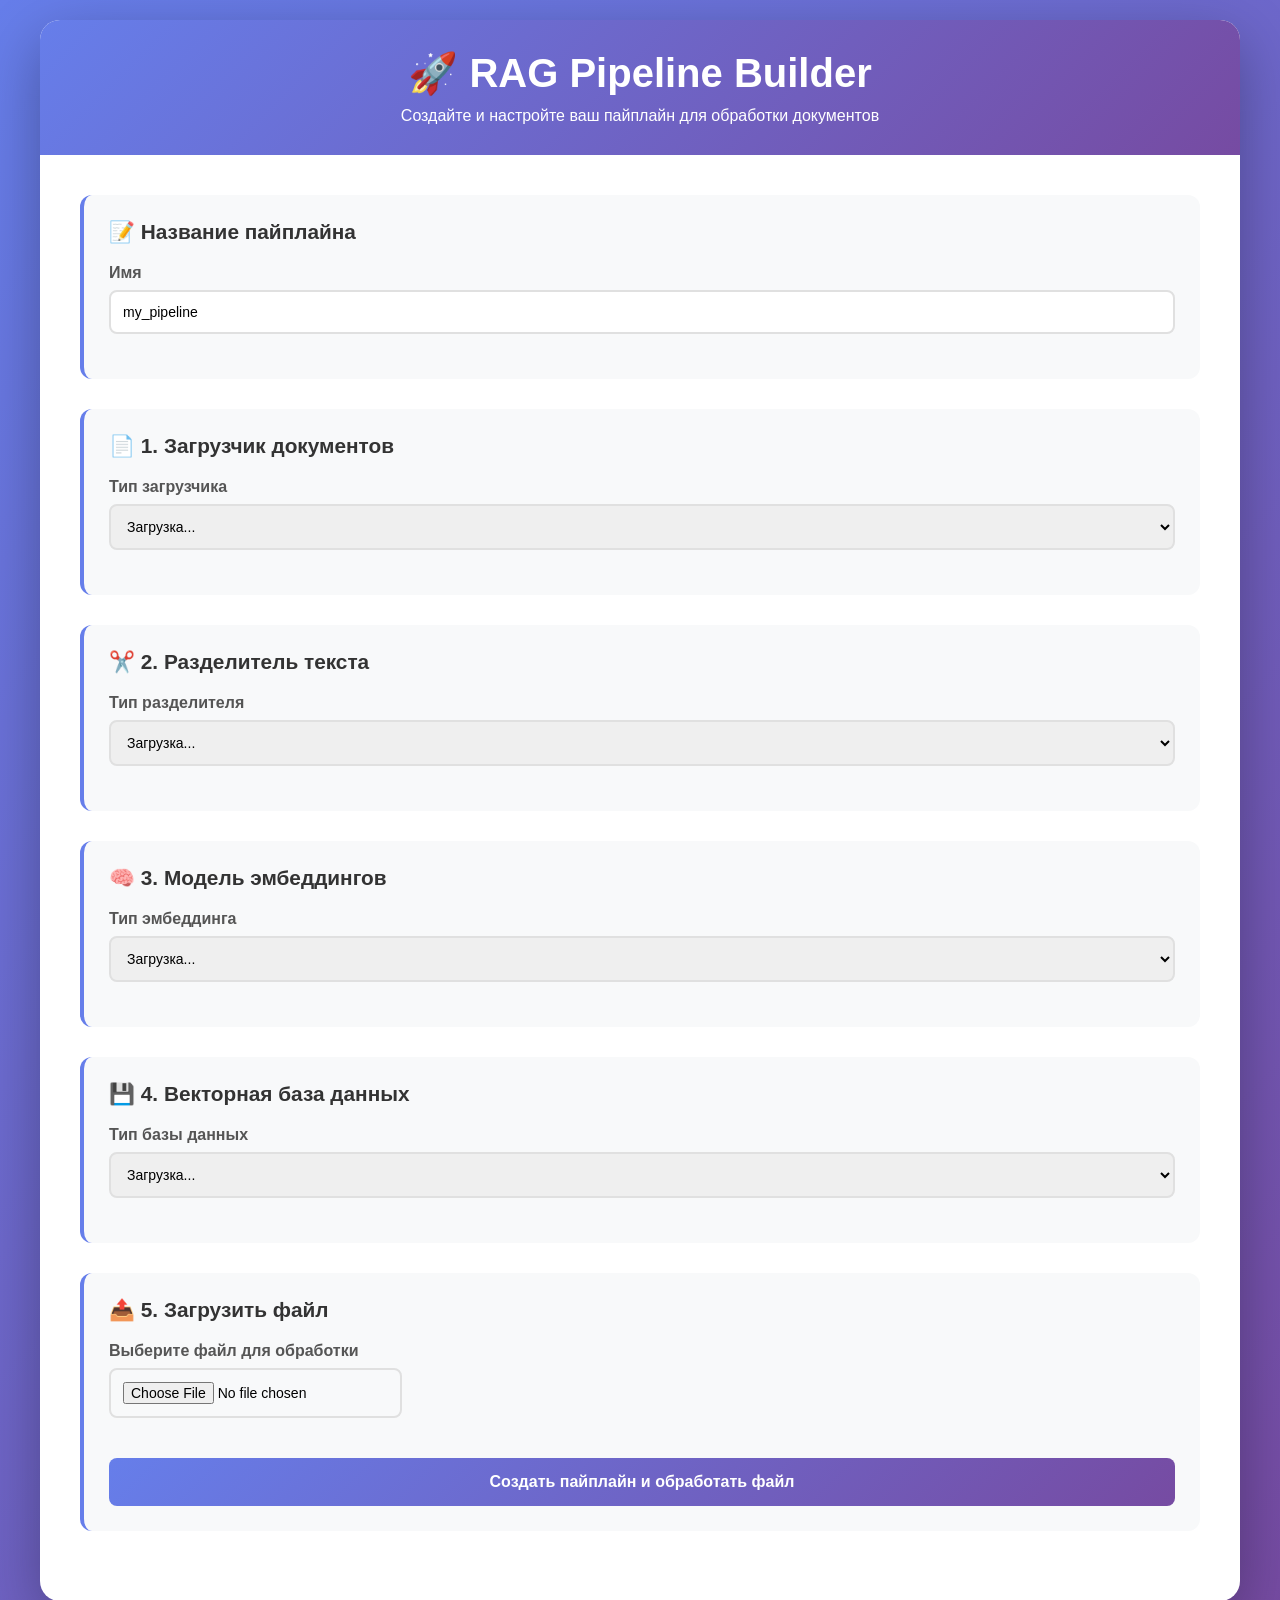
==== create_pipeline.html @ 447950a7 "changed code to interact with specified DB's by ID's" ====
<!DOCTYPE html>
<html lang="ru">

<head>
    <meta charset="UTF-8">
    <meta name="viewport" content="width=device-width, initial-scale=1.0">
    <title>RAG Pipeline Builder</title>
    <style>
        * {
            margin: 0;
            padding: 0;
            box-sizing: border-box;
        }

        body {
            font-family: -apple-system, BlinkMacSystemFont, 'Segoe UI', Roboto, Oxygen, Ubuntu, Cantarell, sans-serif;
            background: linear-gradient(135deg, #667eea 0%, #764ba2 100%);
            min-height: 100vh;
            padding: 20px;
        }

        .container {
            max-width: 1200px;
            margin: 0 auto;
            background: white;
            border-radius: 20px;
            box-shadow: 0 20px 60px rgba(0, 0, 0, 0.3);
            overflow: hidden;
        }

        .header {
            background: linear-gradient(135deg, #667eea 0%, #764ba2 100%);
            color: white;
            padding: 30px;
            text-align: center;
        }

        .header h1 {
            font-size: 2.5em;
            margin-bottom: 10px;
        }

        .content {
            padding: 40px;
        }

        .section {
            margin-bottom: 30px;
            padding: 25px;
            background: #f8f9fa;
            border-radius: 12px;
            border-left: 4px solid #667eea;
        }

        .section h2 {
            color: #333;
            margin-bottom: 20px;
            font-size: 1.3em;
        }

        .form-group {
            margin-bottom: 20px;
        }

        label {
            display: block;
            margin-bottom: 8px;
            font-weight: 600;
            color: #555;
        }

        .label-description {
            font-size: 0.85em;
            color: #777;
            font-weight: normal;
            margin-left: 5px;
        }

        select,
        input[type="text"],
        input[type="number"],
        input[type="file"],
        input[type="checkbox"] {
            padding: 12px;
            border: 2px solid #e0e0e0;
            border-radius: 8px;
            font-size: 14px;
            transition: border-color 0.3s;
        }

        select,
        input[type="text"],
        input[type="number"] {
            width: 100%;
        }

        input[type="checkbox"] {
            width: auto;
            margin-right: 8px;
        }

        select:focus,
        input:focus {
            outline: none;
            border-color: #667eea;
        }

        .dynamic-params {
            margin-top: 20px;
            padding: 20px;
            background: white;
            border-radius: 8px;
            border: 1px solid #e0e0e0;
        }

        .dynamic-params h3 {
            font-size: 1.1em;
            color: #667eea;
            margin-bottom: 15px;
        }

        .param-grid {
            display: grid;
            grid-template-columns: repeat(auto-fit, minmax(250px, 1fr));
            gap: 15px;
        }

        .checkbox-group {
            display: flex;
            align-items: center;
        }

        button {
            background: linear-gradient(135deg, #667eea 0%, #764ba2 100%);
            color: white;
            border: none;
            padding: 15px 40px;
            font-size: 16px;
            font-weight: 600;
            border-radius: 8px;
            cursor: pointer;
            transition: transform 0.2s, box-shadow 0.2s;
            width: 100%;
            margin-top: 20px;
        }

        button:hover:not(:disabled) {
            transform: translateY(-2px);
            box-shadow: 0 5px 20px rgba(102, 126, 234, 0.4);
        }

        button:disabled {
            opacity: 0.5;
            cursor: not-allowed;
        }

        .progress-container {
            margin-top: 30px;
            display: none;
        }

        .progress-bar {
            width: 100%;
            height: 30px;
            background: #e0e0e0;
            border-radius: 15px;
            overflow: hidden;
            margin-bottom: 10px;
        }

        .progress-fill {
            height: 100%;
            background: linear-gradient(90deg, #667eea 0%, #764ba2 100%);
            width: 0%;
            transition: width 0.3s;
            display: flex;
            align-items: center;
            justify-content: center;
            color: white;
            font-weight: 600;
        }

        .status-message {
            padding: 15px;
            border-radius: 8px;
            margin-top: 10px;
        }

        .status-success {
            background: #d4edda;
            color: #155724;
            border: 1px solid #c3e6cb;
        }

        .status-error {
            background: #f8d7da;
            color: #721c24;
            border: 1px solid #f5c6cb;
        }

        .status-info {
            background: #d1ecf1;
            color: #0c5460;
            border: 1px solid #bee5eb;
        }

        .file-info {
            display: flex;
            align-items: center;
            gap: 10px;
            margin-top: 10px;
            padding: 10px;
            background: white;
            border-radius: 8px;
        }

        .stats {
            display: grid;
            grid-template-columns: repeat(auto-fit, minmax(150px, 1fr));
            gap: 15px;
            margin-top: 20px;
        }

        .stat-card {
            background: white;
            padding: 15px;
            border-radius: 8px;
            text-align: center;
        }

        .stat-value {
            font-size: 2em;
            font-weight: bold;
            color: #667eea;
        }

        .stat-label {
            color: #777;
            font-size: 0.9em;
            margin-top: 5px;
        }

        .loading {
            display: inline-block;
            width: 20px;
            height: 20px;
            border: 3px solid #f3f3f3;
            border-top: 3px solid #667eea;
            border-radius: 50%;
            animation: spin 1s linear infinite;
            margin-left: 10px;
        }

        @keyframes spin {
            0% {
                transform: rotate(0deg);
            }

            100% {
                transform: rotate(360deg);
            }
        }

        .empty-state {
            text-align: center;
            padding: 20px;
            color: #999;
            font-style: italic;
        }
    </style>
</head>

<body>
    <div class="container">
        <div class="header">
            <h1>🚀 RAG Pipeline Builder</h1>
            <p>Создайте и настройте ваш пайплайн для обработки документов</p>
        </div>

        <div class="content">
            <!-- Pipeline Name -->
            <div class="section">
                <h2>📝 Название пайплайна</h2>
                <div class="form-group">
                    <label>Имя</label>
                    <input type="text" id="pipelineName" value="my_pipeline" placeholder="Введите название">
                </div>
            </div>

            <!-- Loader -->
            <div class="section">
                <h2>📄 1. Загрузчик документов</h2>
                <div class="form-group">
                    <label>Тип загрузчика</label>
                    <select id="loaderType" onchange="loadLoaderParams()">
                        <option value="">Загрузка...</option>
                    </select>
                </div>
                <div id="loaderParams" class="dynamic-params" style="display: none;">
                    <h3>Параметры загрузчика</h3>
                    <div id="loaderParamsContent" class="param-grid"></div>
                </div>
            </div>

            <!-- Splitter -->
            <div class="section">
                <h2>✂️ 2. Разделитель текста</h2>
                <div class="form-group">
                    <label>Тип разделителя</label>
                    <select id="splitterType" onchange="loadSplitterParams()">
                        <option value="">Загрузка...</option>
                    </select>
                </div>
                <div id="splitterParams" class="dynamic-params" style="display: none;">
                    <h3>Параметры разделителя</h3>
                    <div id="splitterParamsContent" class="param-grid"></div>
                </div>
            </div>

            <!-- Embedding -->
            <div class="section">
                <h2>🧠 3. Модель эмбеддингов</h2>
                <div class="form-group">
                    <label>Тип эмбеддинга</label>
                    <select id="embeddingType" onchange="loadEmbeddingParams()">
                        <option value="">Загрузка...</option>
                    </select>
                </div>
                <div id="embeddingParams" class="dynamic-params" style="display: none;">
                    <h3>Параметры эмбеддинга</h3>
                    <div id="embeddingParamsContent" class="param-grid"></div>
                </div>
            </div>

            <!-- Database -->
            <div class="section">
                <h2>💾 4. Векторная база данных</h2>
                <div class="form-group">
                    <label>Тип базы данных</label>
                    <select id="databaseType" onchange="loadDatabaseParams()">
                        <option value="">Загрузка...</option>
                    </select>
                </div>
                <div id="databaseParams" class="dynamic-params" style="display: none;">
                    <h3>Параметры базы данных</h3>
                    <div id="databaseParamsContent" class="param-grid"></div>
                </div>
            </div>

            <!-- File Upload -->
            <div class="section">
                <h2>📤 5. Загрузить файл</h2>
                <div class="form-group">
                    <label>Выберите файл для обработки</label>
                    <input type="file" id="fileInput" accept=".pdf,.txt,.md">
                    <div id="fileInfo" class="file-info" style="display: none;"></div>
                </div>
                <button id="processBtn" onclick="processPipeline()">
                    Создать пайплайн и обработать файл
                </button>
            </div>

            <!-- Progress -->
            <div class="progress-container" id="progressContainer">
                <h3>Обработка...</h3>
                <div id="taskInfo"
                    style="margin-bottom: 10px; padding: 10px; background: #f0f0f0; border-radius: 8px; font-size: 0.9em; display: none;">
                    <strong>Task ID:</strong> <span id="taskIdDisplay">-</span><br>
                    <strong>Файл:</strong> <span id="fileNameDisplay">-</span>
                </div>
                <div class="progress-bar">
                    <div class="progress-fill" id="progressFill">0%</div>
                </div>
                <div id="statusMessage" class="status-message status-info"></div>
            </div>

            <!-- Results -->
            <div class="section" id="resultsSection" style="display: none;">
                <h2>✅ Результаты</h2>
                <div class="stats" id="stats"></div>
            </div>
        </div>
    </div>

    <script>
        const API_URL = 'http://localhost:8000';

        // Store component schemas
        let componentSchemas = {
            loaders: {},
            splitters: {},
            embeddings: {},
            databases: {}
        };

        // Store current parameter values
        let currentParams = {
            loader: {},
            splitter: {},
            embedding: {},
            database: {}
        };

        // Load components on page load
        window.onload = async () => {
            await loadLoaders();
            await loadSplitters();
            await loadEmbeddings();
            await loadDatabases();
        };

        // ==========================================
        // LOAD COMPONENT LISTS
        // ==========================================

        async function loadLoaders() {
            try {
                const response = await fetch(`${API_URL}/api/loaders`);
                const loaders = await response.json();
                const select = document.getElementById('loaderType');

                select.innerHTML = '<option value="">-- Выберите загрузчик --</option>' +
                    loaders.map(l => {
                        componentSchemas.loaders[l.id] = l.config_schema;
                        return `<option value="${l.id}">${l.name}</option>`;
                    }).join('');
            } catch (error) {
                console.error('Error loading loaders:', error);
                showStatus('Ошибка загрузки списка загрузчиков', 'error');
            }
        }

        async function loadSplitters() {
            try {
                const response = await fetch(`${API_URL}/api/splitters`);
                const splitters = await response.json();
                const select = document.getElementById('splitterType');

                select.innerHTML = '<option value="">-- Выберите разделитель --</option>' +
                    splitters.map(s => {
                        componentSchemas.splitters[s.id] = s.config_schema;
                        return `<option value="${s.id}">${s.name}</option>`;
                    }).join('');
            } catch (error) {
                console.error('Error loading splitters:', error);
            }
        }

        async function loadEmbeddings() {
            try {
                const response = await fetch(`${API_URL}/api/embeddings`);
                const embeddings = await response.json();
                const select = document.getElementById('embeddingType');

                select.innerHTML = '<option value="">-- Выберите модель --</option>' +
                    embeddings.map(e => {
                        componentSchemas.embeddings[e.id] = e.config_schema;
                        return `<option value="${e.id}">${e.name}</option>`;
                    }).join('');
            } catch (error) {
                console.error('Error loading embeddings:', error);
            }
        }

        async function loadDatabases() {
            try {
                const response = await fetch(`${API_URL}/api/databases`);
                const databases = await response.json();
                const select = document.getElementById('databaseType');

                select.innerHTML = '<option value="">-- Выберите базу данных --</option>' +
                    databases.map(d => {
                        componentSchemas.databases[d.id] = d.config_schema;
                        return `<option value="${d.id}">${d.name}</option>`;
                    }).join('');
            } catch (error) {
                console.error('Error loading databases:', error);
            }
        }

        // ==========================================
        // DYNAMIC PARAMETER LOADING
        // ==========================================

        function loadLoaderParams() {
            const selectedType = document.getElementById('loaderType').value;
            if (!selectedType) {
                document.getElementById('loaderParams').style.display = 'none';
                return;
            }

            const schema = componentSchemas.loaders[selectedType];
            renderParams('loader', schema, 'loaderParamsContent');
            document.getElementById('loaderParams').style.display = 'block';
        }

        function loadSplitterParams() {
            const selectedType = document.getElementById('splitterType').value;
            if (!selectedType) {
                document.getElementById('splitterParams').style.display = 'none';
                return;
            }

            const schema = componentSchemas.splitters[selectedType];
            renderParams('splitter', schema, 'splitterParamsContent');
            document.getElementById('splitterParams').style.display = 'block';
        }

        function loadEmbeddingParams() {
            const selectedType = document.getElementById('embeddingType').value;
            if (!selectedType) {
                document.getElementById('embeddingParams').style.display = 'none';
                return;
            }

            const schema = componentSchemas.embeddings[selectedType];
            renderParams('embedding', schema, 'embeddingParamsContent');
            document.getElementById('embeddingParams').style.display = 'block';
        }

        function loadDatabaseParams() {
            const selectedType = document.getElementById('databaseType').value;
            if (!selectedType) {
                document.getElementById('databaseParams').style.display = 'none';
                return;
            }

            const schema = componentSchemas.databases[selectedType];
            renderParams('database', schema, 'databaseParamsContent');
            document.getElementById('databaseParams').style.display = 'block';
        }

        // ==========================================
        // RENDER PARAMETERS DYNAMICALLY
        // ==========================================

        function renderParams(componentType, schema, containerId) {
            const container = document.getElementById(containerId);
            container.innerHTML = '';

            if (!schema || !schema.properties) {
                container.innerHTML = '<div class="empty-state">Нет настраиваемых параметров</div>';
                return;
            }

            const properties = schema.properties;

            // Skip 'type' field as it's already selected
            Object.keys(properties).forEach(key => {
                if (key === 'type') return;

                const prop = properties[key];
                const isRequired = schema.required && schema.required.includes(key);

                const formGroup = document.createElement('div');
                formGroup.className = 'form-group';

                // Create label
                const label = document.createElement('label');
                label.textContent = formatFieldName(key);
                if (isRequired) {
                    label.innerHTML += ' <span style="color: red;">*</span>';
                }
                if (prop.description) {
                    label.innerHTML += `<span class="label-description">(${prop.description})</span>`;
                }
                formGroup.appendChild(label);

                // Create input based on type
                const input = createInputForType(componentType, key, prop);
                formGroup.appendChild(input);

                container.appendChild(formGroup);
            });
        }

        function createInputForType(componentType, key, prop) {
            const inputId = `${componentType}_${key}`;
            let input;

            // Check if it's a boolean
            if (prop.type === 'boolean') {
                const wrapper = document.createElement('div');
                wrapper.className = 'checkbox-group';

                input = document.createElement('input');
                input.type = 'checkbox';
                input.id = inputId;
                input.checked = prop.default !== undefined ? prop.default : false;

                const label = document.createElement('label');
                label.htmlFor = inputId;
                label.textContent = 'Включено';
                label.style.fontWeight = 'normal';

                wrapper.appendChild(input);
                wrapper.appendChild(label);

                input.addEventListener('change', (e) => {
                    currentParams[componentType][key] = e.target.checked;
                });

                currentParams[componentType][key] = input.checked;
                return wrapper;
            }

            // Check if it's an enum (Literal in Pydantic)
            if (prop.enum) {
                input = document.createElement('select');
                input.id = inputId;

                prop.enum.forEach(value => {
                    const option = document.createElement('option');
                    option.value = value;
                    option.textContent = value;
                    if (value === prop.default) {
                        option.selected = true;
                    }
                    input.appendChild(option);
                });

                input.addEventListener('change', (e) => {
                    currentParams[componentType][key] = e.target.value;
                });

                currentParams[componentType][key] = input.value;
                return input;
            }

            // Number input
            if (prop.type === 'integer' || prop.type === 'number') {
                input = document.createElement('input');
                input.type = 'number';
                input.id = inputId;

                if (prop.minimum !== undefined) input.min = prop.minimum;
                if (prop.maximum !== undefined) input.max = prop.maximum;
                if (prop.default !== undefined) input.value = prop.default;

                input.addEventListener('input', (e) => {
                    const value = prop.type === 'integer' ?
                        parseInt(e.target.value) :
                        parseFloat(e.target.value);
                    currentParams[componentType][key] = isNaN(value) ? null : value;
                });

                currentParams[componentType][key] = input.value ?
                    (prop.type === 'integer' ? parseInt(input.value) : parseFloat(input.value)) :
                    null;
                return input;
            }

            // Text input (default)
            input = document.createElement('input');
            input.type = 'text';
            input.id = inputId;
            if (prop.default !== undefined) {
                input.value = prop.default;
            }

            input.addEventListener('input', (e) => {
                currentParams[componentType][key] = e.target.value;
            });

            currentParams[componentType][key] = input.value;
            return input;
        }

        function formatFieldName(key) {
            // Convert snake_case to Title Case
            return key
                .split('_')
                .map(word => word.charAt(0).toUpperCase() + word.slice(1))
                .join(' ');
        }

        // ==========================================
        // FILE HANDLING
        // ==========================================

        document.getElementById('fileInput').addEventListener('change', (e) => {
            const file = e.target.files[0];
            if (file) {
                const fileInfo = document.getElementById('fileInfo');
                fileInfo.style.display = 'flex';
                fileInfo.innerHTML = `
                    <span>📄 ${file.name}</span>
                    <span>${(file.size / 1024 / 1024).toFixed(2)} MB</span>
                `;
            }
        });

        // ==========================================
        // PIPELINE PROCESSING
        // ==========================================

        async function processPipeline() {
            const file = document.getElementById('fileInput').files[0];
            if (!file) {
                alert('Пожалуйста, выберите файл');
                return;
            }

            // Validate selections
            const loaderType = document.getElementById('loaderType').value;
            const splitterType = document.getElementById('splitterType').value;
            const embeddingType = document.getElementById('embeddingType').value;
            const databaseType = document.getElementById('databaseType').value;

            if (!loaderType || !splitterType || !embeddingType || !databaseType) {
                alert('Пожалуйста, выберите все компоненты пайплайна');
                return;
            }

            const btn = document.getElementById('processBtn');
            btn.disabled = true;
            btn.textContent = 'Создание пайплайна...';

            try {
                // Build config with dynamic parameters
                const config = {
                    name: document.getElementById('pipelineName').value,
                    loader: {
                        type: loaderType,
                        ...currentParams.loader
                    },
                    splitter: {
                        type: splitterType,
                        ...currentParams.splitter
                    },
                    embedding: {
                        type: embeddingType,
                        ...currentParams.embedding
                    },
                    database: {
                        type: databaseType,
                        ...currentParams.database
                    }
                };

                console.log('Pipeline config:', config);

                // Create pipeline
                showStatus('Создание пайплайна...', 'info');
                const pipelineResp = await fetch(`${API_URL}/api/pipelines`, {
                    method: 'POST',
                    headers: { 'Content-Type': 'application/json' },
                    body: JSON.stringify(config)
                });

                if (!pipelineResp.ok) {
                    const error = await pipelineResp.json();
                    throw new Error(error.detail || 'Ошибка создания пайплайна');
                }

                const pipelineData = await pipelineResp.json();
                const pipelineId = pipelineData.pipeline_id;
                console.log('Pipeline created:', pipelineId);

                // Upload file
                btn.textContent = 'Загрузка файла...';
                showStatus('Загрузка файла...', 'info');
                const formData = new FormData();
                formData.append('file', file);

                const uploadResp = await fetch(
                    `${API_URL}/api/pipelines/${pipelineId}/process`,
                    { method: 'POST', body: formData }
                );

                if (!uploadResp.ok) {
                    const error = await uploadResp.json();
                    throw new Error(error.detail || 'Ошибка загрузки файла');
                }

                const uploadData = await uploadResp.json();
                const taskId = uploadData.task_id;

                console.log('Task created:', taskId);
                console.log('Upload response:', uploadData);

                // Show task info
                document.getElementById('taskInfo').style.display = 'block';
                document.getElementById('taskIdDisplay').textContent = taskId.substring(0, 8) + '...';
                document.getElementById('fileNameDisplay').textContent = file.name;

                // Show progress immediately
                btn.textContent = 'Обработка файла...';
                showStatus(uploadData.message || 'Задача поставлена в очередь', 'info');

                // Poll for status
                await pollTaskStatus(taskId);

            } catch (error) {
                console.error('Processing error:', error);
                showStatus(`Ошибка: ${error.message}`, 'error');
                btn.disabled = false;
                btn.textContent = 'Создать пайплайн и обработать файл';
            }
        }

        async function pollTaskStatus(taskId) {
            const progressContainer = document.getElementById('progressContainer');
            const progressFill = document.getElementById('progressFill');
            const statusMessage = document.getElementById('statusMessage');

            progressContainer.style.display = 'block';

            let pollCount = 0;
            const maxPolls = 600; // 10 минут максимум (600 секунд)

            const interval = setInterval(async () => {
                pollCount++;

                if (pollCount > maxPolls) {
                    clearInterval(interval);
                    showStatus('⏱ Превышено время ожидания. Проверьте задачу позже.', 'error');
                    document.getElementById('processBtn').disabled = false;
                    document.getElementById('processBtn').textContent = 'Создать пайплайн и обработать файл';
                    return;
                }

                try {
                    const response = await fetch(`${API_URL}/api/tasks/${taskId}`);

                    if (!response.ok) {
                        console.error('Failed to fetch task status:', response.status);
                        return; // Continue polling
                    }

                    const task = await response.json();
                    console.log('Task status:', task);

                    const progress = (task.progress || 0) * 100;
                    progressFill.style.width = progress + '%';
                    progressFill.textContent = Math.round(progress) + '%';

                    showStatus(task.message || 'Обработка...', 'info');

                    if (task.status === 'completed') {
                        clearInterval(interval);
                        progressFill.style.width = '100%';
                        progressFill.textContent = '100%';
                        showStatus('✅ Обработка завершена успешно!', 'success');
                        document.getElementById('processBtn').disabled = false;
                        document.getElementById('processBtn').textContent = 'Создать пайплайн и обработать файл';
                        showResults(task);
                    } else if (task.status === 'failed') {
                        clearInterval(interval);
                        showStatus(`❌ Ошибка: ${task.error || 'Неизвестная ошибка'}`, 'error');
                        document.getElementById('processBtn').disabled = false;
                        document.getElementById('processBtn').textContent = 'Создать пайплайн и обработать файл';
                    } else if (task.status === 'processing') {
                        // Update button text to show it's processing
                        document.getElementById('processBtn').textContent =
                            `Обработка... ${Math.round(progress)}%`;
                    }
                } catch (error) {
                    console.error('Error polling task status:', error);
                    // Don't clear interval on error, might be temporary network issue
                }
            }, 1000); // Poll every second
        }

        function showStatus(message, type) {
            const statusEl = document.getElementById('statusMessage');
            statusEl.textContent = message;
            statusEl.className = `status-message status-${type}`;
        }

        function showResults(task) {
            const resultsSection = document.getElementById('resultsSection');
            resultsSection.style.display = 'block';

            const statsEl = document.getElementById('stats');
            statsEl.innerHTML = `
                <div class="stat-card">
                    <div class="stat-value">✓</div>
                    <div class="stat-label">Статус</div>
                </div>
                <div class="stat-card">
                    <div class="stat-value">${Math.round((task.progress || 0) * 100)}%</div>
                    <div class="stat-label">Прогресс</div>
                </div>
                <div class="stat-card">
                    <div class="stat-value">${task.status}</div>
                    <div class="stat-label">Состояние</div>
                </div>
            `;

            // Scroll to results
            resultsSection.scrollIntoView({ behavior: 'smooth' });
        }
    </script>
</body>

</html>
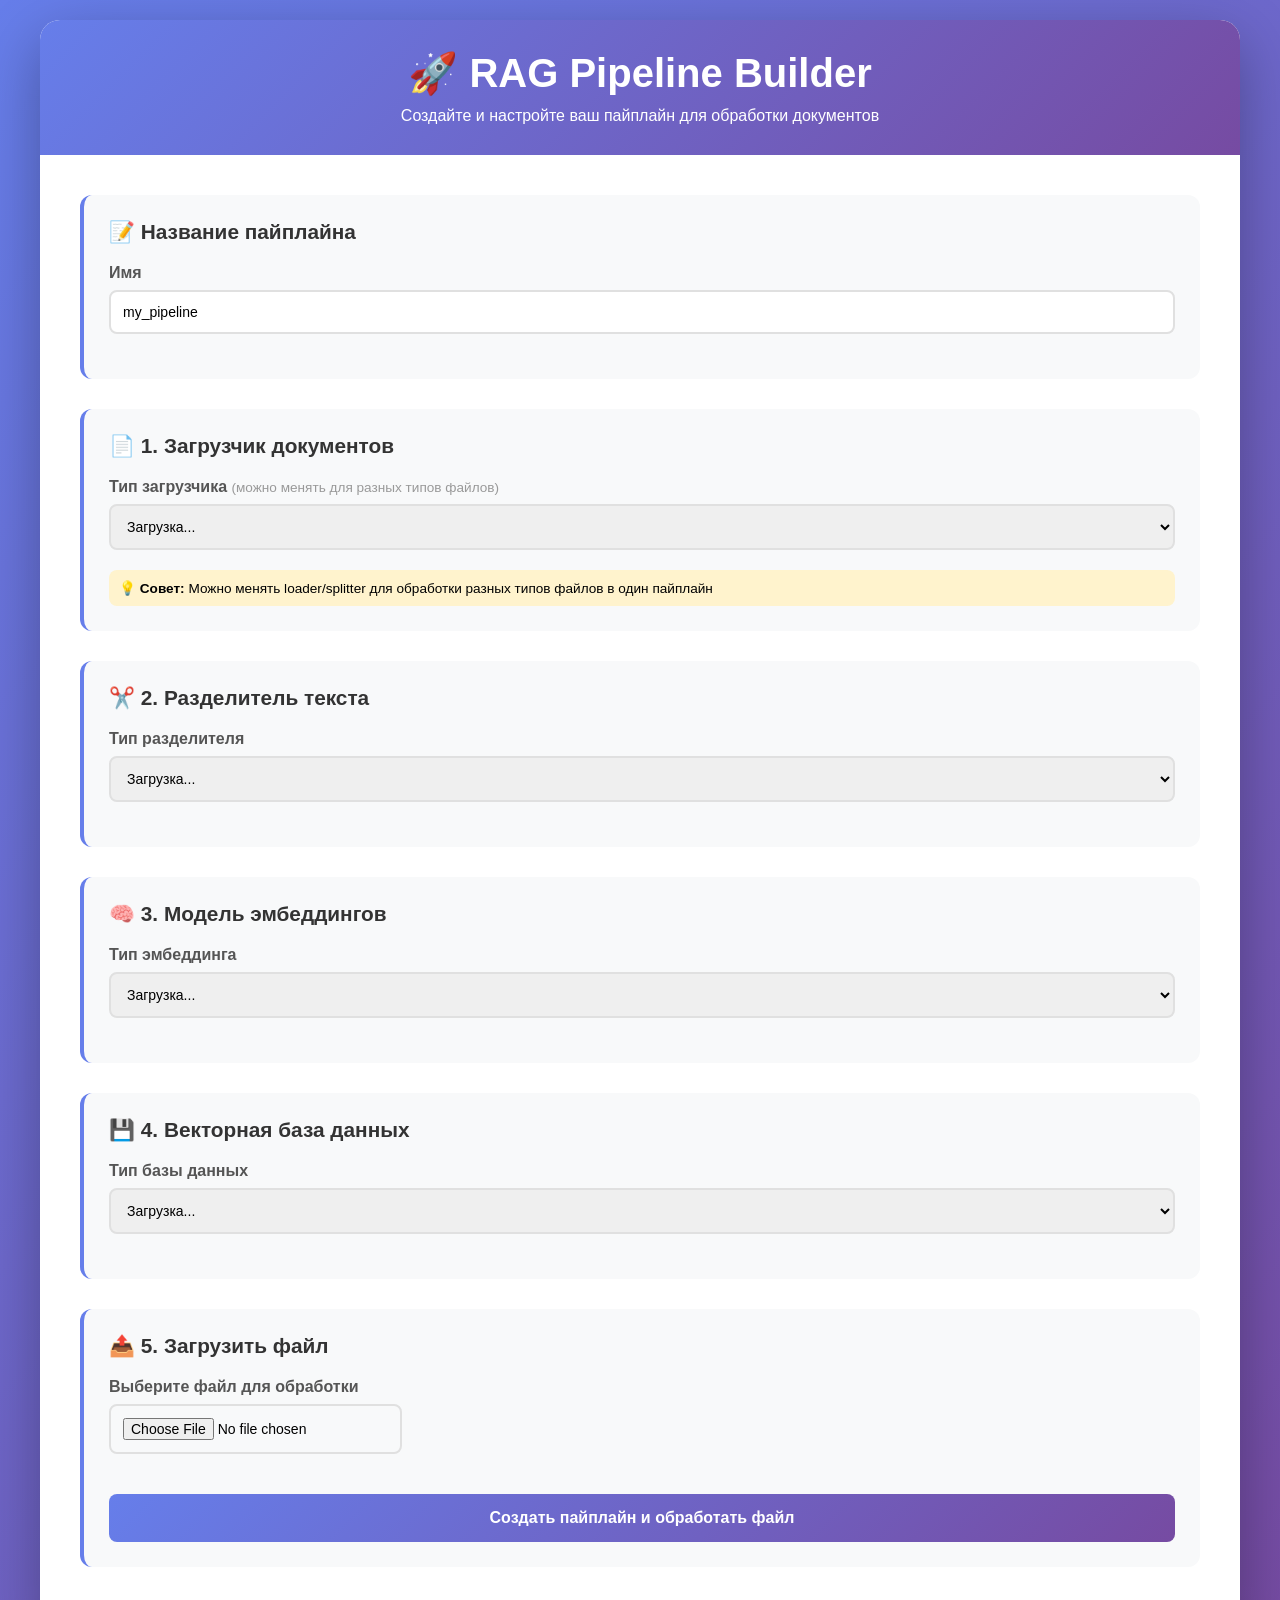
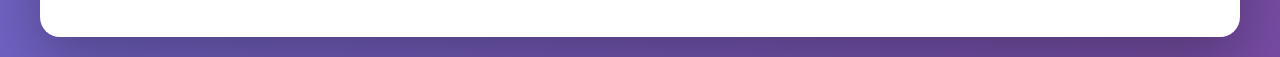
==== commit 72378971: "Added preprocessing option "Variants"" ====
--- a/create_pipeline.html
+++ b/create_pipeline.html
@@ -291,7 +291,12 @@
             <div class="section">
                 <h2>📄 1. Загрузчик документов</h2>
                 <div class="form-group">
-                    <label>Тип загрузчика</label>
+                    <label>
+                        Тип загрузчика
+                        <span style="color: #999; font-size: 0.85em; font-weight: normal;">
+                            (можно менять для разных типов файлов)
+                        </span>
+                    </label>
                     <select id="loaderType" onchange="loadLoaderParams()">
                         <option value="">Загрузка...</option>
                     </select>
@@ -299,6 +304,11 @@
                 <div id="loaderParams" class="dynamic-params" style="display: none;">
                     <h3>Параметры загрузчика</h3>
                     <div id="loaderParamsContent" class="param-grid"></div>
+                </div>
+                <div
+                    style="margin-top: 10px; padding: 10px; background: #fff3cd; border-radius: 8px; font-size: 0.85em;">
+                    💡 <strong>Совет:</strong> Можно менять loader/splitter для обработки разных типов файлов в один
+                    пайплайн
                 </div>
             </div>
 
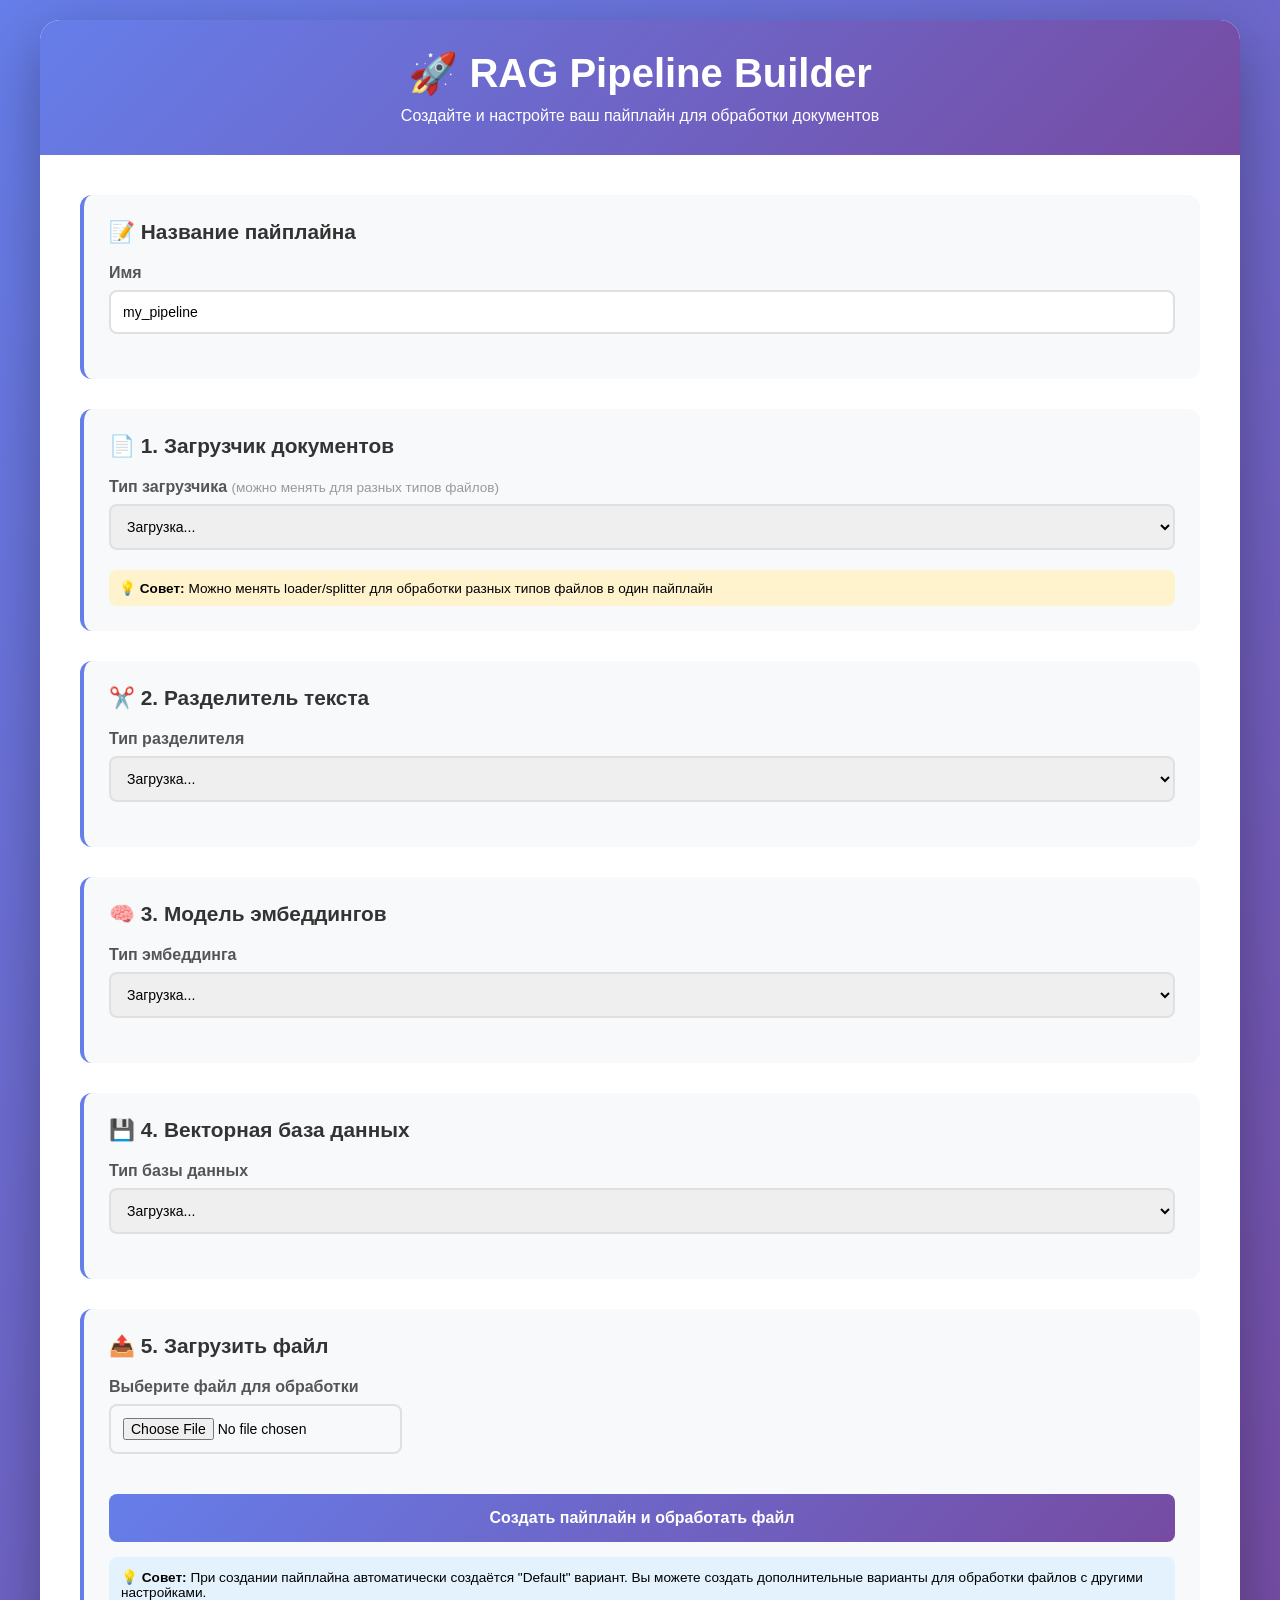
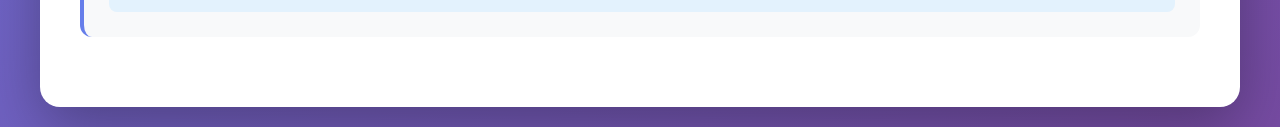
==== commit 0f2daa45: "Simplified processing BROKEN" ====
--- a/create_pipeline.html
+++ b/create_pipeline.html
@@ -360,14 +360,36 @@
             <!-- File Upload -->
             <div class="section">
                 <h2>📤 5. Загрузить файл</h2>
+
+                <!-- Выбор варианта -->
+                <div class="form-group" id="variantSelectGroup" style="display: none;">
+                    <label>
+                        Вариант обработки
+                        <span style="color: #999; font-size: 0.85em;">(опционально)</span>
+                    </label>
+                    <select id="variantSelect">
+                        <option value="">Default variant</option>
+                    </select>
+                    <div style="margin-top: 8px; font-size: 0.85em; color: #666;">
+                        Используйте другой вариант для файлов с другими параметрами обработки
+                    </div>
+                </div>
+
                 <div class="form-group">
                     <label>Выберите файл для обработки</label>
                     <input type="file" id="fileInput" accept=".pdf,.txt,.md">
                     <div id="fileInfo" class="file-info" style="display: none;"></div>
                 </div>
+
                 <button id="processBtn" onclick="processPipeline()">
                     Создать пайплайн и обработать файл
                 </button>
+
+                <div
+                    style="margin-top: 15px; padding: 12px; background: #e3f2fd; border-radius: 8px; font-size: 0.85em;">
+                    <strong>💡 Совет:</strong> При создании пайплайна автоматически создаётся "Default" вариант.
+                    Вы можете создать дополнительные варианты для обработки файлов с другими настройками.
+                </div>
             </div>
 
             <!-- Progress -->
@@ -765,17 +787,25 @@
 
                 const pipelineData = await pipelineResp.json();
                 const pipelineId = pipelineData.pipeline_id;
+                const defaultVariantId = pipelineData.default_variant_id;
+
                 console.log('Pipeline created:', pipelineId);
-
-                // Upload file
+                console.log('Default variant:', defaultVariantId);
+
+                // Upload file with single endpoint
                 btn.textContent = 'Загрузка файла...';
                 showStatus('Загрузка файла...', 'info');
+
                 const formData = new FormData();
                 formData.append('file', file);
 
+                // Используем единый эндпоинт /api/process
                 const uploadResp = await fetch(
-                    `${API_URL}/api/pipelines/${pipelineId}/process`,
-                    { method: 'POST', body: formData }
+                    `${API_URL}/api/process?pipeline_id=${pipelineId}`,
+                    {
+                        method: 'POST',
+                        body: formData
+                    }
                 );
 
                 if (!uploadResp.ok) {
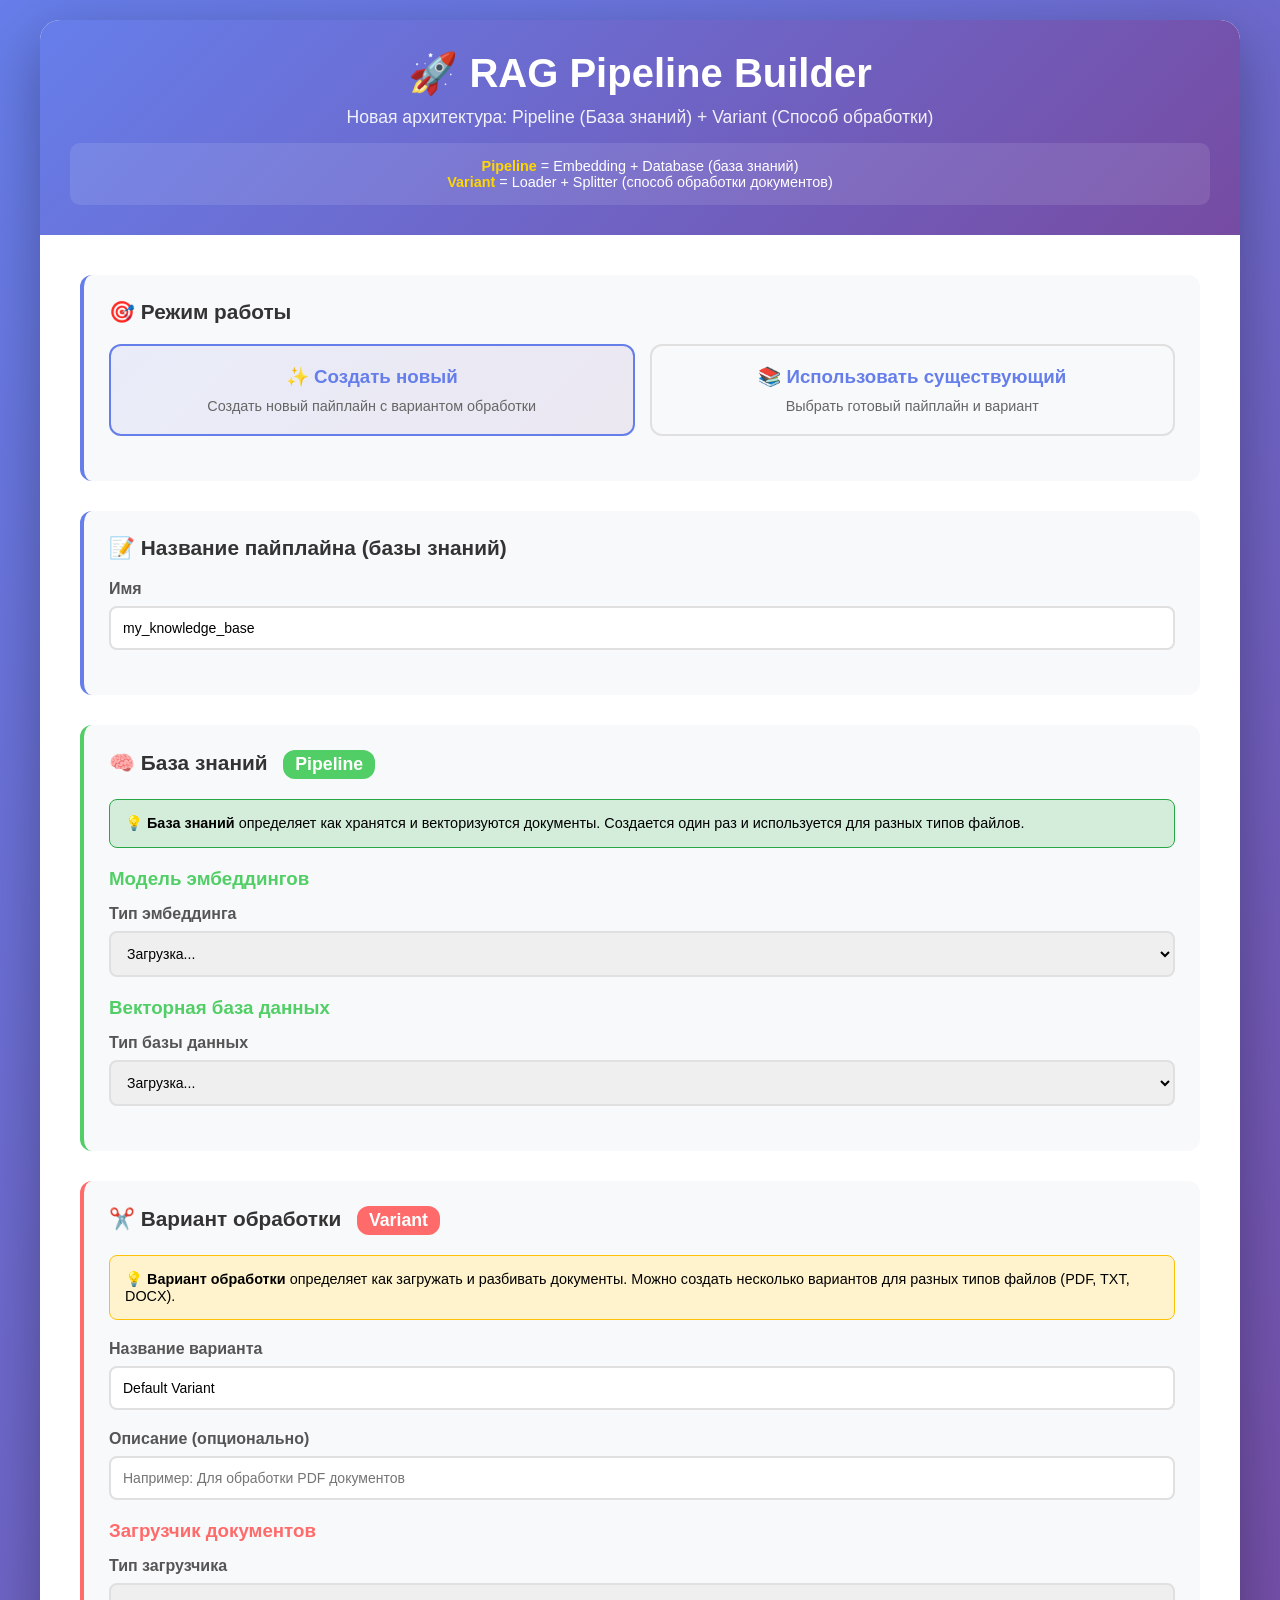
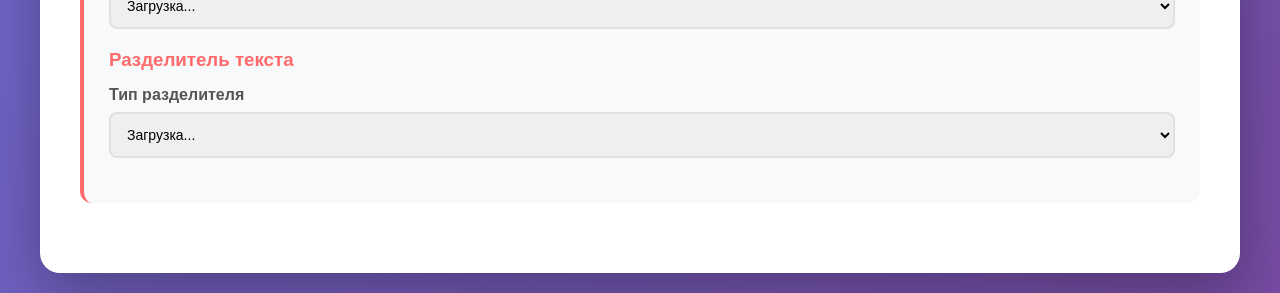
==== commit e88accaa: "Added instructions to advanced processing RAG stage (UI)" ====
--- a/create_pipeline.html
+++ b/create_pipeline.html
@@ -4,7 +4,7 @@
 <head>
     <meta charset="UTF-8">
     <meta name="viewport" content="width=device-width, initial-scale=1.0">
-    <title>RAG Pipeline Builder</title>
+    <title>RAG Pipeline Builder - New Architecture</title>
     <style>
         * {
             margin: 0;
@@ -40,6 +40,23 @@
             margin-bottom: 10px;
         }
 
+        .header p {
+            opacity: 0.9;
+            font-size: 1.1em;
+        }
+
+        .architecture-info {
+            background: rgba(255, 255, 255, 0.1);
+            padding: 15px;
+            border-radius: 10px;
+            margin-top: 15px;
+            font-size: 0.9em;
+        }
+
+        .architecture-info strong {
+            color: #ffd700;
+        }
+
         .content {
             padding: 40px;
         }
@@ -52,10 +69,32 @@
             border-left: 4px solid #667eea;
         }
 
+        .section.variant-section {
+            border-left-color: #ff6b6b;
+        }
+
+        .section.knowledge-base-section {
+            border-left-color: #51cf66;
+        }
+
         .section h2 {
             color: #333;
             margin-bottom: 20px;
             font-size: 1.3em;
+        }
+
+        .info-box {
+            background: #fff3cd;
+            border: 1px solid #ffc107;
+            padding: 15px;
+            border-radius: 8px;
+            margin-top: 15px;
+            font-size: 0.9em;
+        }
+
+        .info-box.success {
+            background: #d4edda;
+            border-color: #28a745;
         }
 
         .form-group {
@@ -267,6 +306,139 @@
             color: #999;
             font-style: italic;
         }
+
+        .variant-badge {
+            display: inline-block;
+            background: #ff6b6b;
+            color: white;
+            padding: 4px 12px;
+            border-radius: 12px;
+            font-size: 0.85em;
+            margin-left: 10px;
+        }
+
+        .kb-badge {
+            display: inline-block;
+            background: #51cf66;
+            color: white;
+            padding: 4px 12px;
+            border-radius: 12px;
+            font-size: 0.85em;
+            margin-left: 10px;
+        }
+
+        .mode-selector {
+            display: grid;
+            grid-template-columns: 1fr 1fr;
+            gap: 15px;
+            margin-bottom: 20px;
+        }
+
+        .mode-card {
+            padding: 20px;
+            border: 2px solid #e0e0e0;
+            border-radius: 12px;
+            cursor: pointer;
+            transition: all 0.3s;
+            text-align: center;
+        }
+
+        .mode-card:hover {
+            border-color: #667eea;
+            transform: translateY(-2px);
+            box-shadow: 0 5px 15px rgba(102, 126, 234, 0.2);
+        }
+
+        .mode-card.active {
+            border-color: #667eea;
+            background: linear-gradient(135deg, rgba(102, 126, 234, 0.1) 0%, rgba(118, 75, 162, 0.1) 100%);
+        }
+
+        .mode-card h3 {
+            color: #667eea;
+            margin-bottom: 10px;
+        }
+
+        .mode-card p {
+            color: #666;
+            font-size: 0.9em;
+        }
+
+        .pipeline-list {
+            max-height: 300px;
+            overflow-y: auto;
+            border: 1px solid #e0e0e0;
+            border-radius: 8px;
+            padding: 10px;
+        }
+
+        .pipeline-item {
+            padding: 15px;
+            border: 2px solid #e0e0e0;
+            border-radius: 8px;
+            margin-bottom: 10px;
+            cursor: pointer;
+            transition: all 0.3s;
+        }
+
+        .pipeline-item:hover {
+            border-color: #667eea;
+            background: #f8f9fa;
+        }
+
+        .pipeline-item.selected {
+            border-color: #667eea;
+            background: linear-gradient(135deg, rgba(102, 126, 234, 0.1) 0%, rgba(118, 75, 162, 0.1) 100%);
+        }
+
+        .pipeline-item h4 {
+            color: #333;
+            margin-bottom: 5px;
+        }
+
+        .pipeline-item .pipeline-meta {
+            font-size: 0.85em;
+            color: #666;
+        }
+
+        .variant-list {
+            margin-top: 10px;
+            padding-left: 20px;
+        }
+
+        .variant-item {
+            padding: 10px;
+            background: white;
+            border-left: 3px solid #ff6b6b;
+            margin-bottom: 5px;
+            border-radius: 4px;
+            cursor: pointer;
+            transition: all 0.2s;
+        }
+
+        .variant-item:hover {
+            background: #fff5f5;
+        }
+
+        .variant-item.selected {
+            background: #ffe0e0;
+            border-left-width: 5px;
+        }
+
+        .create-new-variant-btn {
+            background: #ff6b6b;
+            color: white;
+            border: none;
+            padding: 8px 16px;
+            border-radius: 6px;
+            cursor: pointer;
+            font-size: 0.9em;
+            margin-top: 10px;
+        }
+
+        .create-new-variant-btn:hover {
+            background: #ff5252;
+        }
     </style>
 </head>
 
@@ -274,646 +446,650 @@
     <div class="container">
         <div class="header">
             <h1>🚀 RAG Pipeline Builder</h1>
-            <p>Создайте и настройте ваш пайплайн для обработки документов</p>
+            <p>Новая архитектура: Pipeline (База знаний) + Variant (Способ обработки)</p>
+            <div class="architecture-info">
+                <strong>Pipeline</strong> = Embedding + Database (база знаний)<br>
+                <strong>Variant</strong> = Loader + Splitter (способ обработки документов)
+            </div>
         </div>
 
         <div class="content">
-            <!-- Pipeline Name -->
+            <!-- Mode Selection -->
             <div class="section">
-                <h2>📝 Название пайплайна</h2>
-                <div class="form-group">
-                    <label>Имя</label>
-                    <input type="text" id="pipelineName" value="my_pipeline" placeholder="Введите название">
+                <h2>🎯 Режим работы</h2>
+                <div class="mode-selector">
+                    <div class="mode-card active" id="modeNew" onclick="selectMode('new')">
+                        <h3>✨ Создать новый</h3>
+                        <p>Создать новый пайплайн с вариантом обработки</p>
+                    </div>
+                    <div class="mode-card" id="modeExisting" onclick="selectMode('existing')">
+                        <h3>📚 Использовать существующий</h3>
+                        <p>Выбрать готовый пайплайн и вариант</p>
+                    </div>
                 </div>
             </div>
 
-            <!-- Loader -->
-            <div class="section">
-                <h2>📄 1. Загрузчик документов</h2>
+            <!-- Existing Pipeline Selection (hidden by default) -->
+            <div class="section" id="existingPipelineSection" style="display: none;">
+                <h2>📚 Выбор пайплайна и варианта</h2>
                 <div class="form-group">
-                    <label>
-                        Тип загрузчика
-                        <span style="color: #999; font-size: 0.85em; font-weight: normal;">
-                            (можно менять для разных типов файлов)
-                        </span>
-                    </label>
-                    <select id="loaderType" onchange="loadLoaderParams()">
-                        <option value="">Загрузка...</option>
-                    </select>
+                    <label>Доступные пайплайны</label>
+                    <div id="pipelineList" class="pipeline-list">
+                        <div class="empty-state">Загрузка...</div>
+                    </div>
                 </div>
-                <div id="loaderParams" class="dynamic-params" style="display: none;">
-                    <h3>Параметры загрузчика</h3>
-                    <div id="loaderParamsContent" class="param-grid"></div>
-                </div>
-                <div
-                    style="margin-top: 10px; padding: 10px; background: #fff3cd; border-radius: 8px; font-size: 0.85em;">
-                    💡 <strong>Совет:</strong> Можно менять loader/splitter для обработки разных типов файлов в один
-                    пайплайн
+                <div id="variantSelection" style="display: none; margin-top: 20px;">
+                    <label>Варианты обработки для выбранного пайплайна</label>
+                    <div id="variantList" class="variant-list"></div>
+                    <button class="create-new-variant-btn" onclick="showNewVariantForm()">
+                        + Создать новый вариант
+                    </button>
                 </div>
             </div>
 
-            <!-- Splitter -->
-            <div class="section">
-                <h2>✂️ 2. Разделитель текста</h2>
-                <div class="form-group">
-                    <label>Тип разделителя</label>
-                    <select id="splitterType" onchange="loadSplitterParams()">
-                        <option value="">Загрузка...</option>
-                    </select>
-                </div>
-                <div id="splitterParams" class="dynamic-params" style="display: none;">
-                    <h3>Параметры разделителя</h3>
-                    <div id="splitterParamsContent" class="param-grid"></div>
-                </div>
-            </div>
-
-            <!-- Embedding -->
-            <div class="section">
-                <h2>🧠 3. Модель эмбеддингов</h2>
-                <div class="form-group">
-                    <label>Тип эмбеддинга</label>
-                    <select id="embeddingType" onchange="loadEmbeddingParams()">
-                        <option value="">Загрузка...</option>
-                    </select>
-                </div>
-                <div id="embeddingParams" class="dynamic-params" style="display: none;">
-                    <h3>Параметры эмбеддинга</h3>
-                    <div id="embeddingParamsContent" class="param-grid"></div>
-                </div>
-            </div>
-
-            <!-- Database -->
-            <div class="section">
-                <h2>💾 4. Векторная база данных</h2>
-                <div class="form-group">
-                    <label>Тип базы данных</label>
-                    <select id="databaseType" onchange="loadDatabaseParams()">
-                        <option value="">Загрузка...</option>
-                    </select>
-                </div>
-                <div id="databaseParams" class="dynamic-params" style="display: none;">
-                    <h3>Параметры базы данных</h3>
-                    <div id="databaseParamsContent" class="param-grid"></div>
-                </div>
-            </div>
-
-            <!-- File Upload -->
-            <div class="section">
-                <h2>📤 5. Загрузить файл</h2>
-
-                <!-- Выбор варианта -->
-                <div class="form-group" id="variantSelectGroup" style="display: none;">
-                    <label>
-                        Вариант обработки
-                        <span style="color: #999; font-size: 0.85em;">(опционально)</span>
-                    </label>
-                    <select id="variantSelect">
-                        <option value="">Default variant</option>
-                    </select>
-                    <div style="margin-top: 8px; font-size: 0.85em; color: #666;">
-                        Используйте другой вариант для файлов с другими параметрами обработки
+            <!-- New Pipeline Creation (shown by default) -->
+            <div id="newPipelineSection">
+                <!-- Pipeline Name -->
+                <div class="section">
+                    <h2>📝 Название пайплайна (базы знаний)</h2>
+                    <div class="form-group">
+                        <label>Имя</label>
+                        <input type="text" id="pipelineName" value="my_knowledge_base" placeholder="Введите название">
                     </div>
                 </div>
 
-                <div class="form-group">
-                    <label>Выберите файл для обработки</label>
-                    <input type="file" id="fileInput" accept=".pdf,.txt,.md">
-                    <div id="fileInfo" class="file-info" style="display: none;"></div>
+                <!-- Knowledge Base Section (Embedding + Database) -->
+                <div class="section knowledge-base-section">
+                    <h2>🧠 База знаний <span class="kb-badge">Pipeline</span></h2>
+                    <div class="info-box success">
+                        💡 <strong>База знаний</strong> определяет как хранятся и векторизуются документы.
+                        Создается один раз и используется для разных типов файлов.
+                    </div>
+
+                    <!-- Embedding -->
+                    <div style="margin-top: 20px;">
+                        <h3 style="color: #51cf66; margin-bottom: 15px;">Модель эмбеддингов</h3>
+                        <div class="form-group">
+                            <label>Тип эмбеддинга</label>
+                            <select id="embeddingType" onchange="loadEmbeddingParams()">
+                                <option value="">Загрузка...</option>
+                            </select>
+                        </div>
+                        <div id="embeddingParams" class="dynamic-params" style="display: none;">
+                            <h3>Параметры эмбеддинга</h3>
+                            <div id="embeddingParamsContent" class="param-grid"></div>
+                        </div>
+                    </div>
+
+                    <!-- Database -->
+                    <div style="margin-top: 20px;">
+                        <h3 style="color: #51cf66; margin-bottom: 15px;">Векторная база данных</h3>
+                        <div class="form-group">
+                            <label>Тип базы данных</label>
+                            <select id="databaseType" onchange="loadDatabaseParams()">
+                                <option value="">Загрузка...</option>
+                            </select>
+                        </div>
+                        <div id="databaseParams" class="dynamic-params" style="display: none;">
+                            <h3>Параметры базы данных</h3>
+                            <div id="databaseParamsContent" class="param-grid"></div>
+                        </div>
+                    </div>
                 </div>
 
-                <button id="processBtn" onclick="processPipeline()">
-                    Создать пайплайн и обработать файл
-                </button>
-
-                <div
-                    style="margin-top: 15px; padding: 12px; background: #e3f2fd; border-radius: 8px; font-size: 0.85em;">
-                    <strong>💡 Совет:</strong> При создании пайплайна автоматически создаётся "Default" вариант.
-                    Вы можете создать дополнительные варианты для обработки файлов с другими настройками.
-                </div>
-            </div>
-
-            <!-- Progress -->
-            <div class="progress-container" id="progressContainer">
-                <h3>Обработка...</h3>
-                <div id="taskInfo"
-                    style="margin-bottom: 10px; padding: 10px; background: #f0f0f0; border-radius: 8px; font-size: 0.9em; display: none;">
-                    <strong>Task ID:</strong> <span id="taskIdDisplay">-</span><br>
-                    <strong>Файл:</strong> <span id="fileNameDisplay">-</span>
-                </div>
-                <div class="progress-bar">
-                    <div class="progress-fill" id="progressFill">0%</div>
-                </div>
-                <div id="statusMessage" class="status-message status-info"></div>
-            </div>
-
-            <!-- Results -->
-            <div class="section" id="resultsSection" style="display: none;">
-                <h2>✅ Результаты</h2>
-                <div class="stats" id="stats"></div>
-            </div>
-        </div>
-    </div>
-
-    <script>
-        const API_URL = 'http://localhost:8000';
-
-        // Store component schemas
-        let componentSchemas = {
-            loaders: {},
-            splitters: {},
-            embeddings: {},
-            databases: {}
-        };
-
-        // Store current parameter values
-        let currentParams = {
-            loader: {},
-            splitter: {},
-            embedding: {},
-            database: {}
-        };
-
-        // Load components on page load
-        window.onload = async () => {
-            await loadLoaders();
-            await loadSplitters();
-            await loadEmbeddings();
-            await loadDatabases();
-        };
-
-        // ==========================================
-        // LOAD COMPONENT LISTS
-        // ==========================================
-
-        async function loadLoaders() {
-            try {
-                const response = await fetch(`${API_URL}/api/loaders`);
-                const loaders = await response.json();
-                const select = document.getElementById('loaderType');
-
-                select.innerHTML = '<option value="">-- Выберите загрузчик --</option>' +
-                    loaders.map(l => {
-                        componentSchemas.loaders[l.id] = l.config_schema;
-                        return `<option value="${l.id}">${l.name}</option>`;
-                    }).join('');
-            } catch (error) {
-                console.error('Error loading loaders:', error);
-                showStatus('Ошибка загрузки списка загрузчиков', 'error');
-            }
-        }
-
-        async function loadSplitters() {
-            try {
-                const response = await fetch(`${API_URL}/api/splitters`);
-                const splitters = await response.json();
-                const select = document.getElementById('splitterType');
-
-                select.innerHTML = '<option value="">-- Выберите разделитель --</option>' +
-                    splitters.map(s => {
-                        componentSchemas.splitters[s.id] = s.config_schema;
-                        return `<option value="${s.id}">${s.name}</option>`;
-                    }).join('');
-            } catch (error) {
-                console.error('Error loading splitters:', error);
-            }
-        }
-
-        async function loadEmbeddings() {
-            try {
-                const response = await fetch(`${API_URL}/api/embeddings`);
-                const embeddings = await response.json();
-                const select = document.getElementById('embeddingType');
-
-                select.innerHTML = '<option value="">-- Выберите модель --</option>' +
-                    embeddings.map(e => {
-                        componentSchemas.embeddings[e.id] = e.config_schema;
-                        return `<option value="${e.id}">${e.name}</option>`;
-                    }).join('');
-            } catch (error) {
-                console.error('Error loading embeddings:', error);
-            }
-        }
-
-        async function loadDatabases() {
-            try {
-                const response = await fetch(`${API_URL}/api/databases`);
-                const databases = await response.json();
-                const select = document.getElementById('databaseType');
-
-                select.innerHTML = '<option value="">-- Выберите базу данных --</option>' +
-                    databases.map(d => {
-                        componentSchemas.databases[d.id] = d.config_schema;
-                        return `<option value="${d.id}">${d.name}</option>`;
-                    }).join('');
-            } catch (error) {
-                console.error('Error loading databases:', error);
-            }
-        }
-
-        // ==========================================
-        // DYNAMIC PARAMETER LOADING
-        // ==========================================
-
-        function loadLoaderParams() {
-            const selectedType = document.getElementById('loaderType').value;
-            if (!selectedType) {
-                document.getElementById('loaderParams').style.display = 'none';
-                return;
-            }
-
-            const schema = componentSchemas.loaders[selectedType];
-            renderParams('loader', schema, 'loaderParamsContent');
-            document.getElementById('loaderParams').style.display = 'block';
-        }
-
-        function loadSplitterParams() {
-            const selectedType = document.getElementById('splitterType').value;
-            if (!selectedType) {
-                document.getElementById('splitterParams').style.display = 'none';
-                return;
-            }
-
-            const schema = componentSchemas.splitters[selectedType];
-            renderParams('splitter', schema, 'splitterParamsContent');
-            document.getElementById('splitterParams').style.display = 'block';
-        }
-
-        function loadEmbeddingParams() {
-            const selectedType = document.getElementById('embeddingType').value;
-            if (!selectedType) {
-                document.getElementById('embeddingParams').style.display = 'none';
-                return;
-            }
-
-            const schema = componentSchemas.embeddings[selectedType];
-            renderParams('embedding', schema, 'embeddingParamsContent');
-            document.getElementById('embeddingParams').style.display = 'block';
-        }
-
-        function loadDatabaseParams() {
-            const selectedType = document.getElementById('databaseType').value;
-            if (!selectedType) {
-                document.getElementById('databaseParams').style.display = 'none';
-                return;
-            }
-
-            const schema = componentSchemas.databases[selectedType];
-            renderParams('database', schema, 'databaseParamsContent');
-            document.getElementById('databaseParams').style.display = 'block';
-        }
-
-        // ==========================================
-        // RENDER PARAMETERS DYNAMICALLY
-        // ==========================================
-
-        function renderParams(componentType, schema, containerId) {
-            const container = document.getElementById(containerId);
-            container.innerHTML = '';
-
-            if (!schema || !schema.properties) {
-                container.innerHTML = '<div class="empty-state">Нет настраиваемых параметров</div>';
-                return;
-            }
-
-            const properties = schema.properties;
-
-            // Skip 'type' field as it's already selected
-            Object.keys(properties).forEach(key => {
-                if (key === 'type') return;
-
-                const prop = properties[key];
-                const isRequired = schema.required && schema.required.includes(key);
-
-                const formGroup = document.createElement('div');
-                formGroup.className = 'form-group';
-
-                // Create label
-                const label = document.createElement('label');
-                label.textContent = formatFieldName(key);
-                if (isRequired) {
-                    label.innerHTML += ' <span style="color: red;">*</span>';
-                }
-                if (prop.description) {
-                    label.innerHTML += `<span class="label-description">(${prop.description})</span>`;
-                }
-                formGroup.appendChild(label);
-
-                // Create input based on type
-                const input = createInputForType(componentType, key, prop);
-                formGroup.appendChild(input);
-
-                container.appendChild(formGroup);
-            });
-        }
-
-        function createInputForType(componentType, key, prop) {
-            const inputId = `${componentType}_${key}`;
-            let input;
-
-            // Check if it's a boolean
-            if (prop.type === 'boolean') {
-                const wrapper = document.createElement('div');
-                wrapper.className = 'checkbox-group';
-
-                input = document.createElement('input');
-                input.type = 'checkbox';
-                input.id = inputId;
-                input.checked = prop.default !== undefined ? prop.default : false;
-
-                const label = document.createElement('label');
-                label.htmlFor = inputId;
-                label.textContent = 'Включено';
-                label.style.fontWeight = 'normal';
-
-                wrapper.appendChild(input);
-                wrapper.appendChild(label);
-
-                input.addEventListener('change', (e) => {
-                    currentParams[componentType][key] = e.target.checked;
-                });
-
-                currentParams[componentType][key] = input.checked;
-                return wrapper;
-            }
-
-            // Check if it's an enum (Literal in Pydantic)
-            if (prop.enum) {
-                input = document.createElement('select');
-                input.id = inputId;
-
-                prop.enum.forEach(value => {
-                    const option = document.createElement('option');
-                    option.value = value;
-                    option.textContent = value;
-                    if (value === prop.default) {
-                        option.selected = true;
-                    }
-                    input.appendChild(option);
-                });
-
-                input.addEventListener('change', (e) => {
-                    currentParams[componentType][key] = e.target.value;
-                });
-
-                currentParams[componentType][key] = input.value;
-                return input;
-            }
-
-            // Number input
-            if (prop.type === 'integer' || prop.type === 'number') {
-                input = document.createElement('input');
-                input.type = 'number';
-                input.id = inputId;
-
-                if (prop.minimum !== undefined) input.min = prop.minimum;
-                if (prop.maximum !== undefined) input.max = prop.maximum;
-                if (prop.default !== undefined) input.value = prop.default;
-
-                input.addEventListener('input', (e) => {
-                    const value = prop.type === 'integer' ?
-                        parseInt(e.target.value) :
-                        parseFloat(e.target.value);
-                    currentParams[componentType][key] = isNaN(value) ? null : value;
-                });
-
-                currentParams[componentType][key] = input.value ?
-                    (prop.type === 'integer' ? parseInt(input.value) : parseFloat(input.value)) :
-                    null;
-                return input;
-            }
-
-            // Text input (default)
-            input = document.createElement('input');
-            input.type = 'text';
-            input.id = inputId;
-            if (prop.default !== undefined) {
-                input.value = prop.default;
-            }
-
-            input.addEventListener('input', (e) => {
-                currentParams[componentType][key] = e.target.value;
-            });
-
-            currentParams[componentType][key] = input.value;
-            return input;
-        }
-
-        function formatFieldName(key) {
-            // Convert snake_case to Title Case
-            return key
-                .split('_')
-                .map(word => word.charAt(0).toUpperCase() + word.slice(1))
-                .join(' ');
-        }
-
-        // ==========================================
-        // FILE HANDLING
-        // ==========================================
-
-        document.getElementById('fileInput').addEventListener('change', (e) => {
-            const file = e.target.files[0];
-            if (file) {
-                const fileInfo = document.getElementById('fileInfo');
-                fileInfo.style.display = 'flex';
-                fileInfo.innerHTML = `
+                <!-- Variant Section (Loader + Splitter) -->
+                <div class="section variant-section">
+                    <h2>✂️ Вариант обработки <span class="variant-badge">Variant</span></h2>
+                    <div class="info-box">
+                        💡 <strong>Вариант обработки</strong> определяет как загружать и разбивать документы.
+                        Можно создать несколько вариантов для разных типов файлов (PDF, TXT, DOCX).
+                    </div>
+
+                    <div class="form-group" style="margin-top: 20px;">
+                        <label>Название варианта</label>
+                        <input type="text" id="variantName" value="Default Variant"
+                            placeholder="Например: PDF Processor">
+                    </div>
+
+                    <div class="form-group">
+                        <label>Описание (опционально)</label>
+                        <input type="text" id="variantDescription" placeholder="Например: Для обработки PDF документов">
+                    </div>
+
+                    <!-- Loader -->
+                    <div style="margin-top: 20px;">
+                        <h3 style="color: #ff6b6b; margin-bottom: 15px;">Загрузчик документов</h3>
+                        <div class="form-group">
+                            <label>Тип загрузчика</label>
+                            <select id="loaderType" onchange="loadLoaderParams()">
+                                <option value="">Загрузка...</option>
+                            </select>
+                        </div>
+                        <div id="loaderParams" class="dynamic-params" style="display: none;">
+                            <h3>Параметры загрузчика</h3>
+                            <div id="loaderParamsContent" class="param-grid"></div>
+                        </div>
+                    </div>
+
+                    <!-- Splitter -->
+                    <div style="margin-top: 20px;">
+                        <h3 style="color: #ff6b6b; margin-bottom: 15px;">Разделитель текста</h3>
+                        <div class="form-group">
+                            <label>Тип разделителя</label>
+                            <select id="splitterType" onchange="loadSplitterParams()">
+                                <option value="">Загрузка...</option>
+                            </select>
+                        </div>
+                        <div id="splitterParams" class="dynamic-params" style="display: none;">
+                            <h3>Параметры разделителя</h3>
+                            <div id="splitterParamsContent" class="param-grid"></div>
+
+                            <script>
+                                const API_URL = 'http://localhost:8000';
+
+                                // Store component schemas
+                                let componentSchemas = {
+                                    loaders: {},
+                                    splitters: {},
+                                    embeddings: {},
+                                    databases: {}
+                                };
+
+                                // Store current parameter values
+                                let currentParams = {
+                                    loader: {},
+                                    splitter: {},
+                                    embedding: {},
+                                    database: {}
+                                };
+
+                                // Load components on page load
+                                window.onload = async () => {
+                                    await loadLoaders();
+                                    await loadSplitters();
+                                    await loadEmbeddings();
+                                    await loadDatabases();
+                                };
+
+                                // ==========================================
+                                // LOAD COMPONENT LISTS
+                                // ==========================================
+
+                                async function loadLoaders() {
+                                    try {
+                                        const response = await fetch(`${API_URL}/api/loaders`);
+                                        const loaders = await response.json();
+                                        const select = document.getElementById('loaderType');
+
+                                        select.innerHTML = '<option value="">-- Выберите загрузчик --</option>' +
+                                            loaders.map(l => {
+                                                componentSchemas.loaders[l.id] = l.config_schema;
+                                                return `<option value="${l.id}">${l.name}</option>`;
+                                            }).join('');
+                                    } catch (error) {
+                                        console.error('Error loading loaders:', error);
+                                    }
+                                }
+
+                                async function loadSplitters() {
+                                    try {
+                                        const response = await fetch(`${API_URL}/api/splitters`);
+                                        const splitters = await response.json();
+                                        const select = document.getElementById('splitterType');
+
+                                        select.innerHTML = '<option value="">-- Выберите разделитель --</option>' +
+                                            splitters.map(s => {
+                                                componentSchemas.splitters[s.id] = s.config_schema;
+                                                return `<option value="${s.id}">${s.name}</option>`;
+                                            }).join('');
+                                    } catch (error) {
+                                        console.error('Error loading splitters:', error);
+                                    }
+                                }
+
+                                async function loadEmbeddings() {
+                                    try {
+                                        const response = await fetch(`${API_URL}/api/embeddings`);
+                                        const embeddings = await response.json();
+                                        const select = document.getElementById('embeddingType');
+
+                                        select.innerHTML = '<option value="">-- Выберите модель --</option>' +
+                                            embeddings.map(e => {
+                                                componentSchemas.embeddings[e.id] = e.config_schema;
+                                                return `<option value="${e.id}">${e.name}</option>`;
+                                            }).join('');
+                                    } catch (error) {
+                                        console.error('Error loading embeddings:', error);
+                                    }
+                                }
+
+                                async function loadDatabases() {
+                                    try {
+                                        const response = await fetch(`${API_URL}/api/databases`);
+                                        const databases = await response.json();
+                                        const select = document.getElementById('databaseType');
+
+                                        select.innerHTML = '<option value="">-- Выберите базу данных --</option>' +
+                                            databases.map(d => {
+                                                componentSchemas.databases[d.id] = d.config_schema;
+                                                return `<option value="${d.id}">${d.name}</option>`;
+                                            }).join('');
+                                    } catch (error) {
+                                        console.error('Error loading databases:', error);
+                                    }
+                                }
+
+                                // ==========================================
+                                // DYNAMIC PARAMETER LOADING
+                                // ==========================================
+
+                                function loadLoaderParams() {
+                                    const selectedType = document.getElementById('loaderType').value;
+                                    if (!selectedType) {
+                                        document.getElementById('loaderParams').style.display = 'none';
+                                        return;
+                                    }
+
+                                    const schema = componentSchemas.loaders[selectedType];
+                                    renderParams('loader', schema, 'loaderParamsContent');
+                                    document.getElementById('loaderParams').style.display = 'block';
+                                }
+
+                                function loadSplitterParams() {
+                                    const selectedType = document.getElementById('splitterType').value;
+                                    if (!selectedType) {
+                                        document.getElementById('splitterParams').style.display = 'none';
+                                        return;
+                                    }
+
+                                    const schema = componentSchemas.splitters[selectedType];
+                                    renderParams('splitter', schema, 'splitterParamsContent');
+                                    document.getElementById('splitterParams').style.display = 'block';
+                                }
+
+                                function loadEmbeddingParams() {
+                                    const selectedType = document.getElementById('embeddingType').value;
+                                    if (!selectedType) {
+                                        document.getElementById('embeddingParams').style.display = 'none';
+                                        return;
+                                    }
+
+                                    const schema = componentSchemas.embeddings[selectedType];
+                                    renderParams('embedding', schema, 'embeddingParamsContent');
+                                    document.getElementById('embeddingParams').style.display = 'block';
+                                }
+
+                                function loadDatabaseParams() {
+                                    const selectedType = document.getElementById('databaseType').value;
+                                    if (!selectedType) {
+                                        document.getElementById('databaseParams').style.display = 'none';
+                                        return;
+                                    }
+
+                                    const schema = componentSchemas.databases[selectedType];
+                                    renderParams('database', schema, 'databaseParamsContent');
+                                    document.getElementById('databaseParams').style.display = 'block';
+                                }
+
+                                // ==========================================
+                                // RENDER PARAMETERS DYNAMICALLY
+                                // ==========================================
+
+                                function renderParams(componentType, schema, containerId) {
+                                    const container = document.getElementById(containerId);
+                                    container.innerHTML = '';
+
+                                    if (!schema || !schema.properties) {
+                                        container.innerHTML = '<div class="empty-state">Нет настраиваемых параметров</div>';
+                                        return;
+                                    }
+
+                                    const properties = schema.properties;
+
+                                    // Skip 'type' field as it's already selected
+                                    Object.keys(properties).forEach(key => {
+                                        if (key === 'type') return;
+
+                                        const prop = properties[key];
+                                        const isRequired = schema.required && schema.required.includes(key);
+
+                                        const formGroup = document.createElement('div');
+                                        formGroup.className = 'form-group';
+
+                                        // Create label
+                                        const label = document.createElement('label');
+                                        label.textContent = formatFieldName(key);
+                                        if (isRequired) {
+                                            label.innerHTML += ' <span style="color: red;">*</span>';
+                                        }
+                                        if (prop.description) {
+                                            label.innerHTML += `<span class="label-description">(${prop.description})</span>`;
+                                        }
+                                        formGroup.appendChild(label);
+
+                                        // Create input based on type
+                                        const input = createInputForType(componentType, key, prop);
+                                        formGroup.appendChild(input);
+
+                                        container.appendChild(formGroup);
+                                    });
+                                }
+
+                                function createInputForType(componentType, key, prop) {
+                                    const inputId = `${componentType}_${key}`;
+                                    let input;
+
+                                    // Check if it's a boolean
+                                    if (prop.type === 'boolean') {
+                                        const wrapper = document.createElement('div');
+                                        wrapper.className = 'checkbox-group';
+
+                                        input = document.createElement('input');
+                                        input.type = 'checkbox';
+                                        input.id = inputId;
+                                        input.checked = prop.default !== undefined ? prop.default : false;
+
+                                        const label = document.createElement('label');
+                                        label.htmlFor = inputId;
+                                        label.textContent = 'Включено';
+                                        label.style.fontWeight = 'normal';
+
+                                        wrapper.appendChild(input);
+                                        wrapper.appendChild(label);
+
+                                        input.addEventListener('change', (e) => {
+                                            currentParams[componentType][key] = e.target.checked;
+                                        });
+
+                                        currentParams[componentType][key] = input.checked;
+                                        return wrapper;
+                                    }
+
+                                    // Check if it's an enum (Literal in Pydantic)
+                                    if (prop.enum) {
+                                        input = document.createElement('select');
+                                        input.id = inputId;
+
+                                        prop.enum.forEach(value => {
+                                            const option = document.createElement('option');
+                                            option.value = value;
+                                            option.textContent = value;
+                                            if (value === prop.default) {
+                                                option.selected = true;
+                                            }
+                                            input.appendChild(option);
+                                        });
+
+                                        input.addEventListener('change', (e) => {
+                                            currentParams[componentType][key] = e.target.value;
+                                        });
+
+                                        currentParams[componentType][key] = input.value;
+                                        return input;
+                                    }
+
+                                    // Number input
+                                    if (prop.type === 'integer' || prop.type === 'number') {
+                                        input = document.createElement('input');
+                                        input.type = 'number';
+                                        input.id = inputId;
+
+                                        if (prop.minimum !== undefined) input.min = prop.minimum;
+                                        if (prop.maximum !== undefined) input.max = prop.maximum;
+                                        if (prop.default !== undefined) input.value = prop.default;
+
+                                        input.addEventListener('input', (e) => {
+                                            const value = prop.type === 'integer' ?
+                                                parseInt(e.target.value) :
+                                                parseFloat(e.target.value);
+                                            currentParams[componentType][key] = isNaN(value) ? null : value;
+                                        });
+
+                                        currentParams[componentType][key] = input.value ?
+                                            (prop.type === 'integer' ? parseInt(input.value) : parseFloat(input.value)) :
+                                            null;
+                                        return input;
+                                    }
+
+                                    // Text input (default)
+                                    input = document.createElement('input');
+                                    input.type = 'text';
+                                    input.id = inputId;
+                                    if (prop.default !== undefined) {
+                                        input.value = prop.default;
+                                    }
+
+                                    input.addEventListener('input', (e) => {
+                                        currentParams[componentType][key] = e.target.value;
+                                    });
+
+                                    currentParams[componentType][key] = input.value;
+                                    return input;
+                                }
+
+                                function formatFieldName(key) {
+                                    // Convert snake_case to Title Case
+                                    return key
+                                        .split('_')
+                                        .map(word => word.charAt(0).toUpperCase() + word.slice(1))
+                                        .join(' ');
+                                }
+
+                                // ==========================================
+                                // FILE HANDLING
+                                // ==========================================
+
+                                document.getElementById('fileInput').addEventListener('change', (e) => {
+                                    const file = e.target.files[0];
+                                    if (file) {
+                                        const fileInfo = document.getElementById('fileInfo');
+                                        fileInfo.style.display = 'flex';
+                                        fileInfo.innerHTML = `
                     <span>📄 ${file.name}</span>
                     <span>${(file.size / 1024 / 1024).toFixed(2)} MB</span>
                 `;
-            }
-        });
-
-        // ==========================================
-        // PIPELINE PROCESSING
-        // ==========================================
-
-        async function processPipeline() {
-            const file = document.getElementById('fileInput').files[0];
-            if (!file) {
-                alert('Пожалуйста, выберите файл');
-                return;
-            }
-
-            // Validate selections
-            const loaderType = document.getElementById('loaderType').value;
-            const splitterType = document.getElementById('splitterType').value;
-            const embeddingType = document.getElementById('embeddingType').value;
-            const databaseType = document.getElementById('databaseType').value;
-
-            if (!loaderType || !splitterType || !embeddingType || !databaseType) {
-                alert('Пожалуйста, выберите все компоненты пайплайна');
-                return;
-            }
-
-            const btn = document.getElementById('processBtn');
-            btn.disabled = true;
-            btn.textContent = 'Создание пайплайна...';
-
-            try {
-                // Build config with dynamic parameters
-                const config = {
-                    name: document.getElementById('pipelineName').value,
-                    loader: {
-                        type: loaderType,
-                        ...currentParams.loader
-                    },
-                    splitter: {
-                        type: splitterType,
-                        ...currentParams.splitter
-                    },
-                    embedding: {
-                        type: embeddingType,
-                        ...currentParams.embedding
-                    },
-                    database: {
-                        type: databaseType,
-                        ...currentParams.database
-                    }
-                };
-
-                console.log('Pipeline config:', config);
-
-                // Create pipeline
-                showStatus('Создание пайплайна...', 'info');
-                const pipelineResp = await fetch(`${API_URL}/api/pipelines`, {
-                    method: 'POST',
-                    headers: { 'Content-Type': 'application/json' },
-                    body: JSON.stringify(config)
-                });
-
-                if (!pipelineResp.ok) {
-                    const error = await pipelineResp.json();
-                    throw new Error(error.detail || 'Ошибка создания пайплайна');
-                }
-
-                const pipelineData = await pipelineResp.json();
-                const pipelineId = pipelineData.pipeline_id;
-                const defaultVariantId = pipelineData.default_variant_id;
-
-                console.log('Pipeline created:', pipelineId);
-                console.log('Default variant:', defaultVariantId);
-
-                // Upload file with single endpoint
-                btn.textContent = 'Загрузка файла...';
-                showStatus('Загрузка файла...', 'info');
-
-                const formData = new FormData();
-                formData.append('file', file);
-
-                // Используем единый эндпоинт /api/process
-                const uploadResp = await fetch(
-                    `${API_URL}/api/process?pipeline_id=${pipelineId}`,
-                    {
-                        method: 'POST',
-                        body: formData
-                    }
-                );
-
-                if (!uploadResp.ok) {
-                    const error = await uploadResp.json();
-                    throw new Error(error.detail || 'Ошибка загрузки файла');
-                }
-
-                const uploadData = await uploadResp.json();
-                const taskId = uploadData.task_id;
-
-                console.log('Task created:', taskId);
-                console.log('Upload response:', uploadData);
-
-                // Show task info
-                document.getElementById('taskInfo').style.display = 'block';
-                document.getElementById('taskIdDisplay').textContent = taskId.substring(0, 8) + '...';
-                document.getElementById('fileNameDisplay').textContent = file.name;
-
-                // Show progress immediately
-                btn.textContent = 'Обработка файла...';
-                showStatus(uploadData.message || 'Задача поставлена в очередь', 'info');
-
-                // Poll for status
-                await pollTaskStatus(taskId);
-
-            } catch (error) {
-                console.error('Processing error:', error);
-                showStatus(`Ошибка: ${error.message}`, 'error');
-                btn.disabled = false;
-                btn.textContent = 'Создать пайплайн и обработать файл';
-            }
-        }
-
-        async function pollTaskStatus(taskId) {
-            const progressContainer = document.getElementById('progressContainer');
-            const progressFill = document.getElementById('progressFill');
-            const statusMessage = document.getElementById('statusMessage');
-
-            progressContainer.style.display = 'block';
-
-            let pollCount = 0;
-            const maxPolls = 600; // 10 минут максимум (600 секунд)
-
-            const interval = setInterval(async () => {
-                pollCount++;
-
-                if (pollCount > maxPolls) {
-                    clearInterval(interval);
-                    showStatus('⏱ Превышено время ожидания. Проверьте задачу позже.', 'error');
-                    document.getElementById('processBtn').disabled = false;
-                    document.getElementById('processBtn').textContent = 'Создать пайплайн и обработать файл';
-                    return;
-                }
-
-                try {
-                    const response = await fetch(`${API_URL}/api/tasks/${taskId}`);
-
-                    if (!response.ok) {
-                        console.error('Failed to fetch task status:', response.status);
-                        return; // Continue polling
-                    }
-
-                    const task = await response.json();
-                    console.log('Task status:', task);
-
-                    const progress = (task.progress || 0) * 100;
-                    progressFill.style.width = progress + '%';
-                    progressFill.textContent = Math.round(progress) + '%';
-
-                    showStatus(task.message || 'Обработка...', 'info');
-
-                    if (task.status === 'completed') {
-                        clearInterval(interval);
-                        progressFill.style.width = '100%';
-                        progressFill.textContent = '100%';
-                        showStatus('✅ Обработка завершена успешно!', 'success');
-                        document.getElementById('processBtn').disabled = false;
-                        document.getElementById('processBtn').textContent = 'Создать пайплайн и обработать файл';
-                        showResults(task);
-                    } else if (task.status === 'failed') {
-                        clearInterval(interval);
-                        showStatus(`❌ Ошибка: ${task.error || 'Неизвестная ошибка'}`, 'error');
-                        document.getElementById('processBtn').disabled = false;
-                        document.getElementById('processBtn').textContent = 'Создать пайплайн и обработать файл';
-                    } else if (task.status === 'processing') {
-                        // Update button text to show it's processing
-                        document.getElementById('processBtn').textContent =
-                            `Обработка... ${Math.round(progress)}%`;
-                    }
-                } catch (error) {
-                    console.error('Error polling task status:', error);
-                    // Don't clear interval on error, might be temporary network issue
-                }
-            }, 1000); // Poll every second
-        }
-
-        function showStatus(message, type) {
-            const statusEl = document.getElementById('statusMessage');
-            statusEl.textContent = message;
-            statusEl.className = `status-message status-${type}`;
-        }
-
-        function showResults(task) {
-            const resultsSection = document.getElementById('resultsSection');
-            resultsSection.style.display = 'block';
-
-            const statsEl = document.getElementById('stats');
-            statsEl.innerHTML = `
+                                    }
+                                });
+
+                                // ==========================================
+                                // PIPELINE PROCESSING (NEW ARCHITECTURE)
+                                // ==========================================
+
+                                async function processPipeline() {
+                                    const file = document.getElementById('fileInput').files[0];
+                                    if (!file) {
+                                        alert('Пожалуйста, выберите файл');
+                                        return;
+                                    }
+
+                                    // Validate selections
+                                    const loaderType = document.getElementById('loaderType').value;
+                                    const splitterType = document.getElementById('splitterType').value;
+                                    const embeddingType = document.getElementById('embeddingType').value;
+                                    const databaseType = document.getElementById('databaseType').value;
+
+                                    if (!loaderType || !splitterType || !embeddingType || !databaseType) {
+                                        alert('Пожалуйста, выберите все компоненты');
+                                        return;
+                                    }
+
+                                    const btn = document.getElementById('processBtn');
+                                    btn.disabled = true;
+                                    btn.textContent = 'Создание пайплайна...';
+
+                                    try {
+                                        // Build NEW config: Pipeline with default_variant
+                                        const config = {
+                                            name: document.getElementById('pipelineName').value,
+                                            embedding: {
+                                                type: embeddingType,
+                                                ...currentParams.embedding
+                                            },
+                                            database: {
+                                                type: databaseType,
+                                                ...currentParams.database
+                                            },
+                                            default_variant: {
+                                                name: document.getElementById('variantName').value,
+                                                description: document.getElementById('variantDescription').value || null,
+                                                loader: {
+                                                    type: loaderType,
+                                                    ...currentParams.loader
+                                                },
+                                                splitter: {
+                                                    type: splitterType,
+                                                    ...currentParams.splitter
+                                                }
+                                            }
+                                        };
+
+                                        console.log('Pipeline config (NEW):', config);
+
+                                        // Create pipeline with default variant
+                                        showStatus('Создание пайплайна и варианта...', 'info');
+                                        const pipelineResp = await fetch(`${API_URL}/api/pipelines`, {
+                                            method: 'POST',
+                                            headers: { 'Content-Type': 'application/json' },
+                                            body: JSON.stringify(config)
+                                        });
+
+                                        if (!pipelineResp.ok) {
+                                            const error = await pipelineResp.json();
+                                            throw new Error(error.detail || 'Ошибка создания пайплайна');
+                                        }
+
+                                        const pipelineData = await pipelineResp.json();
+                                        const pipelineId = pipelineData.pipeline_id;
+                                        const variantId = pipelineData.default_variant_id ||
+                                            (pipelineData.variants && pipelineData.variants[0]?.variant_id);
+
+                                        console.log('Pipeline created:', pipelineId);
+                                        console.log('Variant ID:', variantId);
+                                        console.log('Full response:', pipelineData);
+
+                                        // Show pipeline info
+                                        document.getElementById('taskInfo').style.display = 'block';
+                                        document.getElementById('pipelineIdDisplay').textContent = pipelineId.substring(0, 8) + '...';
+                                        document.getElementById('variantIdDisplay').textContent = variantId ? variantId.substring(0, 8) + '...' : 'N/A';
+
+                                        // Upload file (variant_id is optional, will use first available)
+                                        btn.textContent = 'Загрузка файла...';
+                                        showStatus('Загрузка файла для обработки...', 'info');
+                                        const formData = new FormData();
+                                        formData.append('file', file);
+
+                                        // Use the new unified endpoint
+                                        const uploadUrl = variantId
+                                            ? `${API_URL}/api/pipelines/${pipelineId}/process?variant_id=${variantId}`
+                                            : `${API_URL}/api/pipelines/${pipelineId}/process`;
+
+                                        const uploadResp = await fetch(uploadUrl, {
+                                            method: 'POST',
+                                            body: formData
+                                        });
+
+                                        if (!uploadResp.ok) {
+                                            const error = await uploadResp.json();
+                                            throw new Error(error.detail || 'Ошибка загрузки файла');
+                                        }
+
+                                        const uploadData = await uploadResp.json();
+                                        const taskId = uploadData.task_id;
+
+                                        console.log('Task created:', taskId);
+                                        console.log('Upload response:', uploadData);
+
+                                        // Show task info
+                                        document.getElementById('taskIdDisplay').textContent = taskId.substring(0, 8) + '...';
+                                        document.getElementById('fileNameDisplay').textContent = file.name;
+
+                                        // Show progress
+                                        btn.textContent = 'Обработка файла...';
+                                        showStatus(uploadData.message || 'Задача поставлена в очередь', 'info');
+
+                                        // Poll for status
+                                        await pollTaskStatus(taskId);
+
+                                    } catch (error) {
+                                        console.error('Processing error:', error);
+                                        showStatus(`Ошибка: ${error.message}`, 'error');
+                                        btn.disabled = false;
+                                        btn.textContent = 'Создать пайплайн и обработать файл';
+                                    }
+                                }
+
+                                async function pollTaskStatus(taskId) {
+                                    const progressContainer = document.getElementById('progressContainer');
+                                    const progressFill = document.getElementById('progressFill');
+
+                                    progressContainer.style.display = 'block';
+
+                                    let pollCount = 0;
+                                    const maxPolls = 600; // 10 минут максимум
+
+                                    const interval = setInterval(async () => {
+                                        pollCount++;
+
+                                        if (pollCount > maxPolls) {
+                                            clearInterval(interval);
+                                            showStatus('⏱ Превышено время ожидания. Проверьте задачу позже.', 'error');
+                                            document.getElementById('processBtn').disabled = false;
+                                            document.getElementById('processBtn').textContent = 'Создать пайплайн и обработать файл';
+                                            return;
+                                        }
+
+                                        try {
+                                            const response = await fetch(`${API_URL}/api/tasks/${taskId}`);
+
+                                            if (!response.ok) {
+                                                console.error('Failed to fetch task status:', response.status);
+                                                return;
+                                            }
+
+                                            const task = await response.json();
+                                            console.log('Task status:', task);
+
+                                            const progress = (task.progress || 0) * 100;
+                                            progressFill.style.width = progress + '%';
+                                            progressFill.textContent = Math.round(progress) + '%';
+
+                                            showStatus(task.message || 'Обработка...', 'info');
+
+                                            if (task.status === 'completed') {
+                                                clearInterval(interval);
+                                                progressFill.style.width = '100%';
+                                                progressFill.textContent = '100%';
+                                                showStatus('✅ Обработка завершена успешно!', 'success');
+                                                document.getElementById('processBtn').disabled = false;
+                                                document.getElementById('processBtn').textContent = 'Создать пайплайн и обработать файл';
+                                                showResults(task);
+                                            } else if (task.status === 'failed') {
+                                                clearInterval(interval);
+                                                showStatus(`❌ Ошибка: ${task.error || 'Неизвестная ошибка'}`, 'error');
+                                                document.getElementById('processBtn').disabled = false;
+                                                document.getElementById('processBtn').textContent = 'Создать пайплайн и обработать файл';
+                                            } else if (task.status === 'processing') {
+                                                document.getElementById('processBtn').textContent =
+                                                    `Обработка... ${Math.round(progress)}%`;
+                                            }
+                                        } catch (error) {
+                                            console.error('Error polling task status:', error);
+                                        }
+                                    }, 1000); // Poll every second
+                                }
+
+                                function showStatus(message, type) {
+                                    const statusEl = document.getElementById('statusMessage');
+                                    statusEl.textContent = message;
+                                    statusEl.className = `status-message status-${type}`;
+                                }
+
+                                function showResults(task) {
+                                    const resultsSection = document.getElementById('resultsSection');
+                                    resultsSection.style.display = 'block';
+
+                                    const statsEl = document.getElementById('stats');
+                                    statsEl.innerHTML = `
                 <div class="stat-card">
                     <div class="stat-value">✓</div>
                     <div class="stat-label">Статус</div>
@@ -926,12 +1102,18 @@
                     <div class="stat-value">${task.status}</div>
                     <div class="stat-label">Состояние</div>
                 </div>
+                ${task.variant_id ? `
+                <div class="stat-card">
+                    <div class="stat-value" style="font-size: 1.2em;">🔧</div>
+                    <div class="stat-label">Variant: ${task.variant_id.substring(0, 8)}...</div>
+                </div>
+                ` : ''}
             `;
 
-            // Scroll to results
-            resultsSection.scrollIntoView({ behavior: 'smooth' });
-        }
-    </script>
+                                    // Scroll to results
+                                    resultsSection.scrollIntoView({ behavior: 'smooth' });
+                                }
+                            </script>
 </body>
 
 </html>
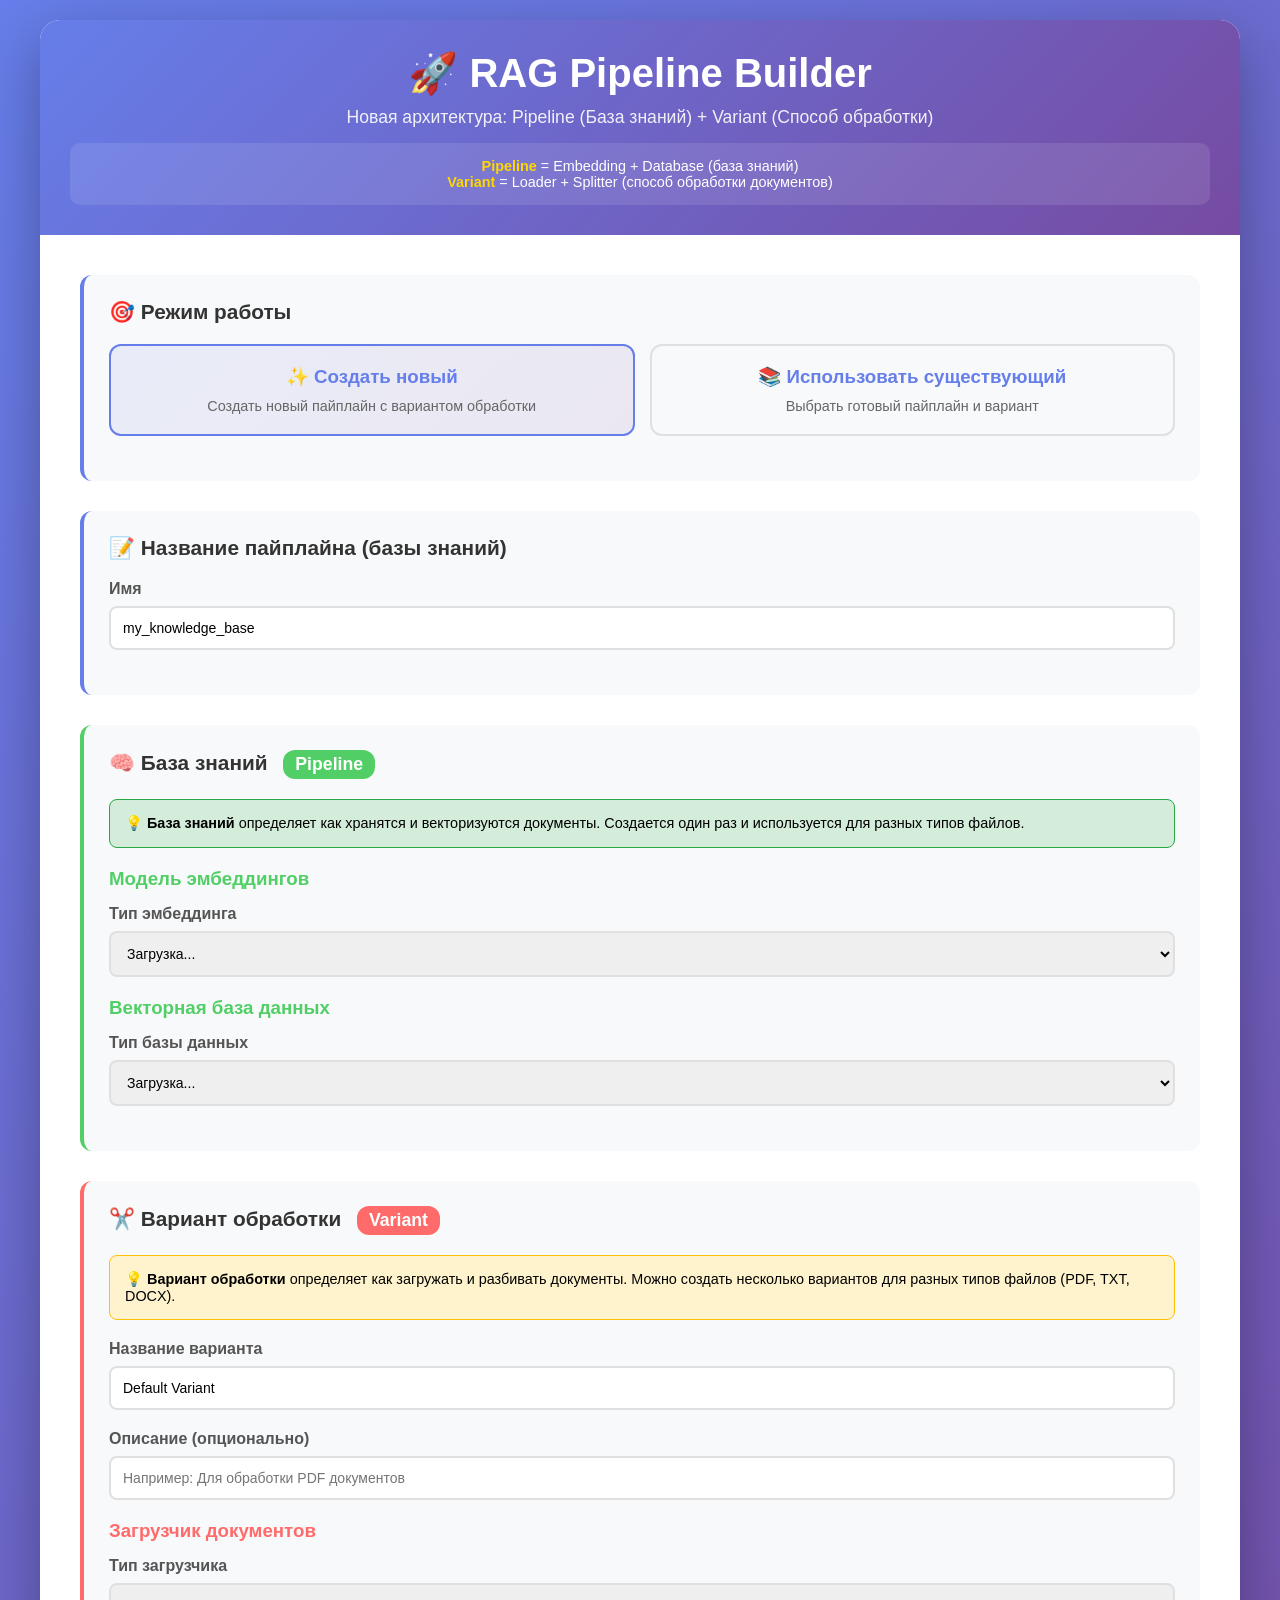
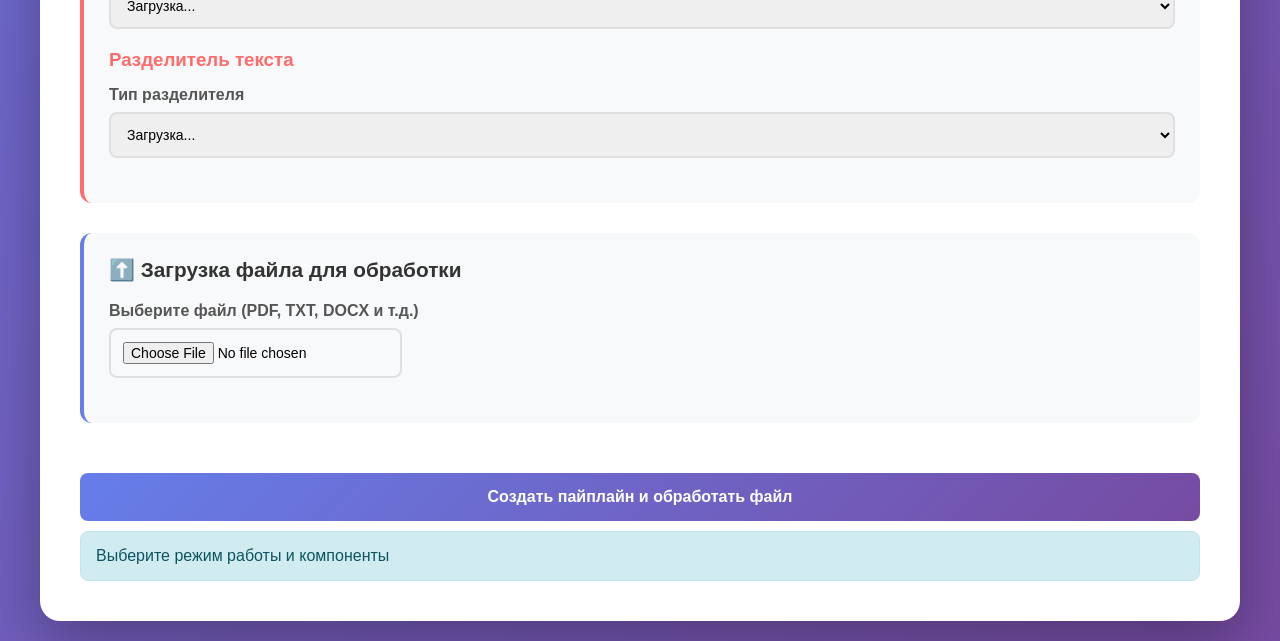
==== commit 8b67b253: "Fixed UI - use already existing pipeline and variants" ====
--- a/create_pipeline.html
+++ b/create_pipeline.html
@@ -6,6 +6,7 @@
     <meta name="viewport" content="width=device-width, initial-scale=1.0">
     <title>RAG Pipeline Builder - New Architecture</title>
     <style>
+        /* Общие стили */
         * {
             margin: 0;
             padding: 0;
@@ -327,6 +328,7 @@
             margin-left: 10px;
         }
 
+        /* Новые стили для селектора режимов */
         .mode-selector {
             display: grid;
             grid-template-columns: 1fr 1fr;
@@ -364,6 +366,7 @@
             font-size: 0.9em;
         }
 
+        /* Стили для списка пайплайнов */
         .pipeline-list {
             max-height: 300px;
             overflow-y: auto;
@@ -401,9 +404,10 @@
             color: #666;
         }
 
+        /* Стили для списка вариантов */
         .variant-list {
+            /* Убрал padding-left: 20px; чтобы было ровнее */
             margin-top: 10px;
-            padding-left: 20px;
         }
 
         .variant-item {
@@ -454,7 +458,6 @@
         </div>
 
         <div class="content">
-            <!-- Mode Selection -->
             <div class="section">
                 <h2>🎯 Режим работы</h2>
                 <div class="mode-selector">
@@ -469,15 +472,16 @@
                 </div>
             </div>
 
-            <!-- Existing Pipeline Selection (hidden by default) -->
             <div class="section" id="existingPipelineSection" style="display: none;">
                 <h2>📚 Выбор пайплайна и варианта</h2>
+
                 <div class="form-group">
                     <label>Доступные пайплайны</label>
                     <div id="pipelineList" class="pipeline-list">
                         <div class="empty-state">Загрузка...</div>
                     </div>
                 </div>
+
                 <div id="variantSelection" style="display: none; margin-top: 20px;">
                     <label>Варианты обработки для выбранного пайплайна</label>
                     <div id="variantList" class="variant-list"></div>
@@ -485,11 +489,50 @@
                         + Создать новый вариант
                     </button>
                 </div>
+
+                <div id="newVariantForm"
+                    style="display: none; margin-top: 20px; padding: 20px; background: white; border-radius: 8px; border: 1px solid #ff6b6b;">
+                    <h3>Создание нового варианта</h3>
+                    <div class="form-group">
+                        <label>Название варианта</label>
+                        <input type="text" id="newVariantName" placeholder="Например: PDF Processor">
+                    </div>
+                    <div class="form-group">
+                        <label>Описание</label>
+                        <input type="text" id="newVariantDescription" placeholder="Опционально">
+                    </div>
+
+                    <div style="margin-top: 20px;">
+                        <h3 style="color: #ff6b6b; margin-bottom: 15px;">Загрузчик документов</h3>
+                        <div class="form-group">
+                            <label>Тип загрузчика</label>
+                            <select id="loaderTypeExisting" onchange="loadLoaderParams('existing')">
+                                <option value="">Загрузка...</option>
+                            </select>
+                        </div>
+                        <div id="loaderParamsExisting" class="dynamic-params" style="display: none;">
+                            <h3>Параметры загрузчика</h3>
+                            <div id="loaderParamsContentExisting" class="param-grid"></div>
+                        </div>
+                    </div>
+
+                    <div style="margin-top: 20px;">
+                        <h3 style="color: #ff6b6b; margin-bottom: 15px;">Разделитель текста</h3>
+                        <div class="form-group">
+                            <label>Тип разделителя</label>
+                            <select id="splitterTypeExisting" onchange="loadSplitterParams('existing')">
+                                <option value="">Загрузка...</option>
+                            </select>
+                        </div>
+                        <div id="splitterParamsExisting" class="dynamic-params" style="display: none;">
+                            <h3>Параметры разделителя</h3>
+                            <div id="splitterParamsContentExisting" class="param-grid"></div>
+                        </div>
+                    </div>
+                </div>
             </div>
 
-            <!-- New Pipeline Creation (shown by default) -->
             <div id="newPipelineSection">
-                <!-- Pipeline Name -->
                 <div class="section">
                     <h2>📝 Название пайплайна (базы знаний)</h2>
                     <div class="form-group">
@@ -498,7 +541,6 @@
                     </div>
                 </div>
 
-                <!-- Knowledge Base Section (Embedding + Database) -->
                 <div class="section knowledge-base-section">
                     <h2>🧠 База знаний <span class="kb-badge">Pipeline</span></h2>
                     <div class="info-box success">
@@ -506,7 +548,6 @@
                         Создается один раз и используется для разных типов файлов.
                     </div>
 
-                    <!-- Embedding -->
                     <div style="margin-top: 20px;">
                         <h3 style="color: #51cf66; margin-bottom: 15px;">Модель эмбеддингов</h3>
                         <div class="form-group">
@@ -521,7 +562,6 @@
                         </div>
                     </div>
 
-                    <!-- Database -->
                     <div style="margin-top: 20px;">
                         <h3 style="color: #51cf66; margin-bottom: 15px;">Векторная база данных</h3>
                         <div class="form-group">
@@ -537,7 +577,6 @@
                     </div>
                 </div>
 
-                <!-- Variant Section (Loader + Splitter) -->
                 <div class="section variant-section">
                     <h2>✂️ Вариант обработки <span class="variant-badge">Variant</span></h2>
                     <div class="info-box">
@@ -556,12 +595,11 @@
                         <input type="text" id="variantDescription" placeholder="Например: Для обработки PDF документов">
                     </div>
 
-                    <!-- Loader -->
                     <div style="margin-top: 20px;">
                         <h3 style="color: #ff6b6b; margin-bottom: 15px;">Загрузчик документов</h3>
                         <div class="form-group">
                             <label>Тип загрузчика</label>
-                            <select id="loaderType" onchange="loadLoaderParams()">
+                            <select id="loaderType" onchange="loadLoaderParams('new')">
                                 <option value="">Загрузка...</option>
                             </select>
                         </div>
@@ -571,525 +609,903 @@
                         </div>
                     </div>
 
-                    <!-- Splitter -->
                     <div style="margin-top: 20px;">
                         <h3 style="color: #ff6b6b; margin-bottom: 15px;">Разделитель текста</h3>
                         <div class="form-group">
                             <label>Тип разделителя</label>
-                            <select id="splitterType" onchange="loadSplitterParams()">
+                            <select id="splitterType" onchange="loadSplitterParams('new')">
                                 <option value="">Загрузка...</option>
                             </select>
                         </div>
                         <div id="splitterParams" class="dynamic-params" style="display: none;">
                             <h3>Параметры разделителя</h3>
                             <div id="splitterParamsContent" class="param-grid"></div>
-
-                            <script>
-                                const API_URL = 'http://localhost:8000';
-
-                                // Store component schemas
-                                let componentSchemas = {
-                                    loaders: {},
-                                    splitters: {},
-                                    embeddings: {},
-                                    databases: {}
-                                };
-
-                                // Store current parameter values
-                                let currentParams = {
-                                    loader: {},
-                                    splitter: {},
-                                    embedding: {},
-                                    database: {}
-                                };
-
-                                // Load components on page load
-                                window.onload = async () => {
-                                    await loadLoaders();
-                                    await loadSplitters();
-                                    await loadEmbeddings();
-                                    await loadDatabases();
-                                };
-
-                                // ==========================================
-                                // LOAD COMPONENT LISTS
-                                // ==========================================
-
-                                async function loadLoaders() {
-                                    try {
-                                        const response = await fetch(`${API_URL}/api/loaders`);
-                                        const loaders = await response.json();
-                                        const select = document.getElementById('loaderType');
-
-                                        select.innerHTML = '<option value="">-- Выберите загрузчик --</option>' +
-                                            loaders.map(l => {
-                                                componentSchemas.loaders[l.id] = l.config_schema;
-                                                return `<option value="${l.id}">${l.name}</option>`;
-                                            }).join('');
-                                    } catch (error) {
-                                        console.error('Error loading loaders:', error);
-                                    }
-                                }
-
-                                async function loadSplitters() {
-                                    try {
-                                        const response = await fetch(`${API_URL}/api/splitters`);
-                                        const splitters = await response.json();
-                                        const select = document.getElementById('splitterType');
-
-                                        select.innerHTML = '<option value="">-- Выберите разделитель --</option>' +
-                                            splitters.map(s => {
-                                                componentSchemas.splitters[s.id] = s.config_schema;
-                                                return `<option value="${s.id}">${s.name}</option>`;
-                                            }).join('');
-                                    } catch (error) {
-                                        console.error('Error loading splitters:', error);
-                                    }
-                                }
-
-                                async function loadEmbeddings() {
-                                    try {
-                                        const response = await fetch(`${API_URL}/api/embeddings`);
-                                        const embeddings = await response.json();
-                                        const select = document.getElementById('embeddingType');
-
-                                        select.innerHTML = '<option value="">-- Выберите модель --</option>' +
-                                            embeddings.map(e => {
-                                                componentSchemas.embeddings[e.id] = e.config_schema;
-                                                return `<option value="${e.id}">${e.name}</option>`;
-                                            }).join('');
-                                    } catch (error) {
-                                        console.error('Error loading embeddings:', error);
-                                    }
-                                }
-
-                                async function loadDatabases() {
-                                    try {
-                                        const response = await fetch(`${API_URL}/api/databases`);
-                                        const databases = await response.json();
-                                        const select = document.getElementById('databaseType');
-
-                                        select.innerHTML = '<option value="">-- Выберите базу данных --</option>' +
-                                            databases.map(d => {
-                                                componentSchemas.databases[d.id] = d.config_schema;
-                                                return `<option value="${d.id}">${d.name}</option>`;
-                                            }).join('');
-                                    } catch (error) {
-                                        console.error('Error loading databases:', error);
-                                    }
-                                }
-
-                                // ==========================================
-                                // DYNAMIC PARAMETER LOADING
-                                // ==========================================
-
-                                function loadLoaderParams() {
-                                    const selectedType = document.getElementById('loaderType').value;
-                                    if (!selectedType) {
-                                        document.getElementById('loaderParams').style.display = 'none';
-                                        return;
-                                    }
-
-                                    const schema = componentSchemas.loaders[selectedType];
-                                    renderParams('loader', schema, 'loaderParamsContent');
-                                    document.getElementById('loaderParams').style.display = 'block';
-                                }
-
-                                function loadSplitterParams() {
-                                    const selectedType = document.getElementById('splitterType').value;
-                                    if (!selectedType) {
-                                        document.getElementById('splitterParams').style.display = 'none';
-                                        return;
-                                    }
-
-                                    const schema = componentSchemas.splitters[selectedType];
-                                    renderParams('splitter', schema, 'splitterParamsContent');
-                                    document.getElementById('splitterParams').style.display = 'block';
-                                }
-
-                                function loadEmbeddingParams() {
-                                    const selectedType = document.getElementById('embeddingType').value;
-                                    if (!selectedType) {
-                                        document.getElementById('embeddingParams').style.display = 'none';
-                                        return;
-                                    }
-
-                                    const schema = componentSchemas.embeddings[selectedType];
-                                    renderParams('embedding', schema, 'embeddingParamsContent');
-                                    document.getElementById('embeddingParams').style.display = 'block';
-                                }
-
-                                function loadDatabaseParams() {
-                                    const selectedType = document.getElementById('databaseType').value;
-                                    if (!selectedType) {
-                                        document.getElementById('databaseParams').style.display = 'none';
-                                        return;
-                                    }
-
-                                    const schema = componentSchemas.databases[selectedType];
-                                    renderParams('database', schema, 'databaseParamsContent');
-                                    document.getElementById('databaseParams').style.display = 'block';
-                                }
-
-                                // ==========================================
-                                // RENDER PARAMETERS DYNAMICALLY
-                                // ==========================================
-
-                                function renderParams(componentType, schema, containerId) {
-                                    const container = document.getElementById(containerId);
-                                    container.innerHTML = '';
-
-                                    if (!schema || !schema.properties) {
-                                        container.innerHTML = '<div class="empty-state">Нет настраиваемых параметров</div>';
-                                        return;
-                                    }
-
-                                    const properties = schema.properties;
-
-                                    // Skip 'type' field as it's already selected
-                                    Object.keys(properties).forEach(key => {
-                                        if (key === 'type') return;
-
-                                        const prop = properties[key];
-                                        const isRequired = schema.required && schema.required.includes(key);
-
-                                        const formGroup = document.createElement('div');
-                                        formGroup.className = 'form-group';
-
-                                        // Create label
-                                        const label = document.createElement('label');
-                                        label.textContent = formatFieldName(key);
-                                        if (isRequired) {
-                                            label.innerHTML += ' <span style="color: red;">*</span>';
-                                        }
-                                        if (prop.description) {
-                                            label.innerHTML += `<span class="label-description">(${prop.description})</span>`;
-                                        }
-                                        formGroup.appendChild(label);
-
-                                        // Create input based on type
-                                        const input = createInputForType(componentType, key, prop);
-                                        formGroup.appendChild(input);
-
-                                        container.appendChild(formGroup);
-                                    });
-                                }
-
-                                function createInputForType(componentType, key, prop) {
-                                    const inputId = `${componentType}_${key}`;
-                                    let input;
-
-                                    // Check if it's a boolean
-                                    if (prop.type === 'boolean') {
-                                        const wrapper = document.createElement('div');
-                                        wrapper.className = 'checkbox-group';
-
-                                        input = document.createElement('input');
-                                        input.type = 'checkbox';
-                                        input.id = inputId;
-                                        input.checked = prop.default !== undefined ? prop.default : false;
-
-                                        const label = document.createElement('label');
-                                        label.htmlFor = inputId;
-                                        label.textContent = 'Включено';
-                                        label.style.fontWeight = 'normal';
-
-                                        wrapper.appendChild(input);
-                                        wrapper.appendChild(label);
-
-                                        input.addEventListener('change', (e) => {
-                                            currentParams[componentType][key] = e.target.checked;
-                                        });
-
-                                        currentParams[componentType][key] = input.checked;
-                                        return wrapper;
-                                    }
-
-                                    // Check if it's an enum (Literal in Pydantic)
-                                    if (prop.enum) {
-                                        input = document.createElement('select');
-                                        input.id = inputId;
-
-                                        prop.enum.forEach(value => {
-                                            const option = document.createElement('option');
-                                            option.value = value;
-                                            option.textContent = value;
-                                            if (value === prop.default) {
-                                                option.selected = true;
-                                            }
-                                            input.appendChild(option);
-                                        });
-
-                                        input.addEventListener('change', (e) => {
-                                            currentParams[componentType][key] = e.target.value;
-                                        });
-
-                                        currentParams[componentType][key] = input.value;
-                                        return input;
-                                    }
-
-                                    // Number input
-                                    if (prop.type === 'integer' || prop.type === 'number') {
-                                        input = document.createElement('input');
-                                        input.type = 'number';
-                                        input.id = inputId;
-
-                                        if (prop.minimum !== undefined) input.min = prop.minimum;
-                                        if (prop.maximum !== undefined) input.max = prop.maximum;
-                                        if (prop.default !== undefined) input.value = prop.default;
-
-                                        input.addEventListener('input', (e) => {
-                                            const value = prop.type === 'integer' ?
-                                                parseInt(e.target.value) :
-                                                parseFloat(e.target.value);
-                                            currentParams[componentType][key] = isNaN(value) ? null : value;
-                                        });
-
-                                        currentParams[componentType][key] = input.value ?
-                                            (prop.type === 'integer' ? parseInt(input.value) : parseFloat(input.value)) :
-                                            null;
-                                        return input;
-                                    }
-
-                                    // Text input (default)
-                                    input = document.createElement('input');
-                                    input.type = 'text';
-                                    input.id = inputId;
-                                    if (prop.default !== undefined) {
-                                        input.value = prop.default;
-                                    }
-
-                                    input.addEventListener('input', (e) => {
-                                        currentParams[componentType][key] = e.target.value;
-                                    });
-
-                                    currentParams[componentType][key] = input.value;
-                                    return input;
-                                }
-
-                                function formatFieldName(key) {
-                                    // Convert snake_case to Title Case
-                                    return key
-                                        .split('_')
-                                        .map(word => word.charAt(0).toUpperCase() + word.slice(1))
-                                        .join(' ');
-                                }
-
-                                // ==========================================
-                                // FILE HANDLING
-                                // ==========================================
-
-                                document.getElementById('fileInput').addEventListener('change', (e) => {
-                                    const file = e.target.files[0];
-                                    if (file) {
-                                        const fileInfo = document.getElementById('fileInfo');
-                                        fileInfo.style.display = 'flex';
-                                        fileInfo.innerHTML = `
+                        </div>
+                    </div>
+                </div>
+            </div>
+
+            <div class="section">
+                <h2>⬆️ Загрузка файла для обработки</h2>
+                <div class="form-group">
+                    <label for="fileInput">Выберите файл (PDF, TXT, DOCX и т.д.)</label>
+                    <input type="file" id="fileInput" accept=".pdf,.txt,.docx,.md,.csv">
+                </div>
+                <div id="fileInfo" class="file-info" style="display: none;"></div>
+            </div>
+
+            <button id="processBtn" onclick="processPipeline()">Создать пайплайн и обработать файл</button>
+
+            <div id="statusMessage" class="status-message status-info" style="display: none;"></div>
+
+            <div id="progressContainer" class="progress-container">
+                <div class="progress-bar">
+                    <div id="progressFill" class="progress-fill">0%</div>
+                </div>
+                <p id="taskMessage"></p>
+            </div>
+
+            <div id="resultsSection" class="section"
+                style="display: none; margin-top: 40px; border-left-color: #764ba2;">
+                <h2>🎉 Результаты обработки</h2>
+                <div id="taskInfo">
+                    <p><strong>Pipeline ID:</strong> <span id="pipelineIdDisplay">N/A</span></p>
+                    <p><strong>Variant ID:</strong> <span id="variantIdDisplay">N/A</span></p>
+                    <p><strong>Task ID:</strong> <span id="taskIdDisplay">N/A</span></p>
+                    <p><strong>Файл:</strong> <span id="fileNameDisplay">N/A</span></p>
+                </div>
+                <div id="stats" class="stats"></div>
+            </div>
+        </div>
+    </div>
+
+    <script>
+        const API_URL = 'http://localhost:8000';
+
+        // Store component schemas
+        let componentSchemas = {
+            loaders: {},
+            splitters: {},
+            embeddings: {},
+            databases: {}
+        };
+
+        // Store current parameter values
+        let currentParams = {
+            loader: {}, // For new pipeline mode
+            splitter: {}, // For new pipeline mode
+            loaderExisting: {}, // For new variant (existing pipeline mode)
+            splitterExisting: {}, // For new variant (existing pipeline mode)
+            embedding: {},
+            database: {}
+        };
+
+        // ==========================================
+        // NEW MODE SELECTION VARIABLES
+        // ==========================================
+        let currentMode = 'new';  // 'new' or 'existing'
+        let selectedPipelineId = null;
+        let selectedVariantId = null;
+
+
+        // Load components on page load
+        window.onload = async () => {
+            await loadLoaders();
+            await loadSplitters();
+            await loadEmbeddings();
+            await loadDatabases();
+
+            // Set initial status message display
+            document.getElementById('statusMessage').style.display = 'block';
+            showStatus('Выберите режим работы и компоненты', 'info');
+
+            // Initial button text update
+            updateProcessButtonText();
+        };
+
+        // ==========================================
+        // MODE SELECTION FUNCTIONS
+        // ==========================================
+        function selectMode(mode) {
+            currentMode = mode;
+
+            // Update UI
+            document.getElementById('modeNew').classList.toggle('active', mode === 'new');
+            document.getElementById('modeExisting').classList.toggle('active', mode === 'existing');
+
+            // Show/hide sections
+            document.getElementById('newPipelineSection').style.display = mode === 'new' ? 'block' : 'none';
+            document.getElementById('existingPipelineSection').style.display = mode === 'existing' ? 'block' : 'none';
+
+            // Hide variant selection when switching to existing mode initially
+            document.getElementById('variantSelection').style.display = 'none';
+            document.getElementById('newVariantForm').style.display = 'none';
+            selectedPipelineId = null;
+            selectedVariantId = null;
+
+
+            // Load pipelines if switching to existing mode
+            if (mode === 'existing') {
+                loadExistingPipelines();
+            }
+
+            // Clear selections in 'new' mode if switching back
+            if (mode === 'new') {
+                // Reset form state if needed, here we just show the new section
+            }
+
+            // Update button text
+            updateProcessButtonText();
+        }
+
+        async function loadExistingPipelines() {
+            const listContainer = document.getElementById('pipelineList');
+            listContainer.innerHTML = '<div class="empty-state">Загрузка...</div>';
+            try {
+                const response = await fetch(`${API_URL}/api/pipelines`);
+
+                // Проверка статуса ответа
+                if (!response.ok) {
+                    let errorMessage = `Ошибка сервера: ${response.status} ${response.statusText}`;
+                    try {
+                        const errorData = await response.json();
+                        errorMessage = errorData.detail || errorMessage;
+                    } catch (e) {
+                        // Игнорируем ошибку, если ответ не в формате JSON
+                    }
+                    throw new Error(errorMessage);
+                }
+
+                const pipelines = await response.json();
+
+                if (pipelines.length === 0) {
+                    listContainer.innerHTML = '<div class="empty-state">Нет доступных пайплайнов</div>';
+                    return;
+                }
+
+                // --- ИСПРАВЛЕНИЕ: Используем 'p.id' вместо 'p.pipeline_id' ---
+                listContainer.innerHTML = pipelines.map(p => `
+                    <div class="pipeline-item" onclick="selectPipeline(event, '${p.id}')">
+                        <h4>${p.name}</h4>
+                        <div class="pipeline-meta">
+                            ID: ${p.id.substring(0, 8)}... | 
+                            Создан: ${new Date(p.created_at).toLocaleDateString()}
+                        </div>
+                    </div>
+                `).join('');
+                // -------------------------------------------------------------
+            } catch (error) {
+                console.error('Error loading pipelines:', error);
+                listContainer.innerHTML = '<div class="empty-state">Ошибка загрузки</div>';
+                showStatus('Ошибка загрузки пайплайнов: ' + error.message, 'error');
+            }
+        }
+
+        async function selectPipeline(event, pipelineId) {
+            selectedPipelineId = pipelineId;
+            selectedVariantId = null; // Clear variant selection
+
+            // Update UI: highlight selected pipeline
+            document.querySelectorAll('.pipeline-item').forEach(item => {
+                item.classList.remove('selected');
+            });
+            event.currentTarget.classList.add('selected'); // Use currentTarget for the div element
+
+            // Hide new variant form and deselect variants
+            document.getElementById('newVariantForm').style.display = 'none';
+            document.querySelectorAll('.variant-item').forEach(item => {
+                item.classList.remove('selected');
+            });
+
+            // Load variants for this pipeline
+            try {
+                const response = await fetch(`${API_URL}/api/pipelines/${pipelineId}`);
+
+                if (!response.ok) {
+                    let errorMessage = `Ошибка сервера: ${response.status} ${response.statusText}`;
+                    try {
+                        const errorData = await response.json();
+                        errorMessage = errorData.detail || errorMessage;
+                    } catch (e) {
+                    }
+                    throw new Error(errorMessage);
+                }
+
+                const pipelineData = await response.json();
+
+                const variantSelection = document.getElementById('variantSelection');
+                const variantList = document.getElementById('variantList');
+
+                if (!pipelineData.variants || pipelineData.variants.length === 0) {
+                    variantList.innerHTML = '<div class="empty-state">Нет вариантов. Создайте новый.</div>';
+                } else {
+                    variantList.innerHTML = pipelineData.variants.map(v => `
+                        <div class="variant-item" onclick="selectVariant(event, '${v.variant_id}')">
+                            <strong>${v.name}</strong>
+                            <div style="font-size: 0.85em; color: #666;">
+                                ${v.description || 'Без описания'} | 
+                                Файлов: ${v.files_processed || 0}
+                            </div>
+                        </div>
+                    `).join('');
+                }
+
+                variantSelection.style.display = 'block';
+                updateProcessButtonText();
+
+            } catch (error) {
+                console.error('Error loading variants:', error);
+                showStatus('Ошибка загрузки вариантов: ' + error.message, 'error');
+            }
+        }
+
+        function selectVariant(event, variantId) {
+            selectedVariantId = variantId;
+
+            // Update UI
+            document.querySelectorAll('.variant-item').forEach(item => {
+                item.classList.remove('selected');
+            });
+            event.currentTarget.classList.add('selected');
+
+            // Hide new variant form
+            document.getElementById('newVariantForm').style.display = 'none';
+
+            updateProcessButtonText();
+        }
+
+        function showNewVariantForm() {
+            const form = document.getElementById('newVariantForm');
+            const isVisible = form.style.display !== 'none';
+
+            // Toggle visibility
+            form.style.display = isVisible ? 'none' : 'block';
+
+            // Deselect any selected variant if the form is now visible
+            if (!isVisible) {
+                selectedVariantId = null;
+                document.querySelectorAll('.variant-item').forEach(item => {
+                    item.classList.remove('selected');
+                });
+
+                // Ensure Loader/Splitter lists are loaded in existing mode form
+                document.getElementById('loaderTypeExisting').value = '';
+                document.getElementById('splitterTypeExisting').value = '';
+                loadLoaderParams('existing');
+                loadSplitterParams('existing');
+            }
+
+            updateProcessButtonText();
+        }
+
+        function updateProcessButtonText() {
+            const btn = document.getElementById('processBtn');
+            const newVariantFormVisible = document.getElementById('newVariantForm').style.display !== 'none';
+
+            if (currentMode === 'new') {
+                btn.textContent = 'Создать пайплайн и обработать файл';
+            } else {
+                if (!selectedPipelineId) {
+                    btn.textContent = 'Выберите пайплайн';
+                    btn.disabled = true;
+                    return;
+                }
+
+                if (selectedVariantId) {
+                    btn.textContent = 'Обработать файл с выбранным вариантом';
+                    btn.disabled = false;
+                } else if (newVariantFormVisible) {
+                    btn.textContent = 'Создать вариант и обработать файл';
+                    btn.disabled = false;
+                } else {
+                    btn.textContent = 'Выберите вариант или создайте новый';
+                    btn.disabled = true;
+                    return;
+                }
+            }
+            btn.disabled = false; // Enable if not caught by any disabled rule above
+        }
+
+
+        // ==========================================
+        // LOAD COMPONENT LISTS (Existing code adapted)
+        // ==========================================
+
+        async function loadLoaders() {
+            try {
+                const response = await fetch(`${API_URL}/api/loaders`);
+
+                if (!response.ok) throw new Error(`Ошибка загрузки загрузчиков: ${response.status}`);
+
+                const loaders = await response.json();
+                const selectNew = document.getElementById('loaderType');
+                const selectExisting = document.getElementById('loaderTypeExisting'); // New select for existing mode
+
+                const optionsHtml = '<option value="">-- Выберите загрузчик --</option>' +
+                    loaders.map(l => {
+                        componentSchemas.loaders[l.id] = l.config_schema;
+                        return `<option value="${l.id}">${l.name}</option>`;
+                    }).join('');
+
+                selectNew.innerHTML = optionsHtml;
+                if (selectExisting) {
+                    selectExisting.innerHTML = optionsHtml;
+                }
+            } catch (error) {
+                console.error('Error loading loaders:', error);
+            }
+        }
+
+        async function loadSplitters() {
+            try {
+                const response = await fetch(`${API_URL}/api/splitters`);
+
+                if (!response.ok) throw new Error(`Ошибка загрузки разделителей: ${response.status}`);
+
+                const splitters = await response.json();
+                const selectNew = document.getElementById('splitterType');
+                const selectExisting = document.getElementById('splitterTypeExisting'); // New select for existing mode
+
+                const optionsHtml = '<option value="">-- Выберите разделитель --</option>' +
+                    splitters.map(s => {
+                        componentSchemas.splitters[s.id] = s.config_schema;
+                        return `<option value="${s.id}">${s.name}</option>`;
+                    }).join('');
+
+                selectNew.innerHTML = optionsHtml;
+                if (selectExisting) {
+                    selectExisting.innerHTML = optionsHtml;
+                }
+            } catch (error) {
+                console.error('Error loading splitters:', error);
+            }
+        }
+
+        // ... loadEmbeddings and loadDatabases (no change, but kept for context) ...
+        async function loadEmbeddings() {
+            try {
+                const response = await fetch(`${API_URL}/api/embeddings`);
+
+                if (!response.ok) throw new Error(`Ошибка загрузки эмбеддингов: ${response.status}`);
+
+                const embeddings = await response.json();
+                const select = document.getElementById('embeddingType');
+
+                select.innerHTML = '<option value="">-- Выберите модель --</option>' +
+                    embeddings.map(e => {
+                        componentSchemas.embeddings[e.id] = e.config_schema;
+                        return `<option value="${e.id}">${e.name}</option>`;
+                    }).join('');
+            } catch (error) {
+                console.error('Error loading embeddings:', error);
+            }
+        }
+
+        async function loadDatabases() {
+            try {
+                const response = await fetch(`${API_URL}/api/databases`);
+
+                if (!response.ok) throw new Error(`Ошибка загрузки баз данных: ${response.status}`);
+
+                const databases = await response.json();
+                const select = document.getElementById('databaseType');
+
+                select.innerHTML = '<option value="">-- Выберите базу данных --</option>' +
+                    databases.map(d => {
+                        componentSchemas.databases[d.id] = d.config_schema;
+                        return `<option value="${d.id}">${d.name}</option>`;
+                    }).join('');
+            } catch (error) {
+                console.error('Error loading databases:', error);
+            }
+        }
+
+
+        // ==========================================
+        // DYNAMIC PARAMETER LOADING (Adapted for both modes)
+        // ==========================================
+
+        function loadLoaderParams(mode) {
+            const typeId = mode === 'new' ? 'loaderType' : 'loaderTypeExisting';
+            const paramsId = mode === 'new' ? 'loaderParams' : 'loaderParamsExisting';
+            const contentId = mode === 'new' ? 'loaderParamsContent' : 'loaderParamsContentExisting';
+            const paramKey = mode === 'new' ? 'loader' : 'loaderExisting';
+
+            const selectedType = document.getElementById(typeId).value;
+
+            if (!selectedType) {
+                document.getElementById(paramsId).style.display = 'none';
+                return;
+            }
+
+            const schema = componentSchemas.loaders[selectedType];
+            renderParams(paramKey, schema, contentId);
+            document.getElementById(paramsId).style.display = 'block';
+        }
+
+        function loadSplitterParams(mode) {
+            const typeId = mode === 'new' ? 'splitterType' : 'splitterTypeExisting';
+            const paramsId = mode === 'new' ? 'splitterParams' : 'splitterParamsExisting';
+            const contentId = mode === 'new' ? 'splitterParamsContent' : 'splitterParamsContentExisting';
+            const paramKey = mode === 'new' ? 'splitter' : 'splitterExisting';
+
+            const selectedType = document.getElementById(typeId).value;
+            if (!selectedType) {
+                document.getElementById(paramsId).style.display = 'none';
+                return;
+            }
+
+            const schema = componentSchemas.splitters[selectedType];
+            renderParams(paramKey, schema, contentId);
+            document.getElementById(paramsId).style.display = 'block';
+        }
+
+        // No change needed for Embedding/Database params as they are only in 'new' mode
+        function loadEmbeddingParams() {
+            const selectedType = document.getElementById('embeddingType').value;
+            if (!selectedType) {
+                document.getElementById('embeddingParams').style.display = 'none';
+                return;
+            }
+
+            const schema = componentSchemas.embeddings[selectedType];
+            renderParams('embedding', schema, 'embeddingParamsContent');
+            document.getElementById('embeddingParams').style.display = 'block';
+        }
+
+        function loadDatabaseParams() {
+            const selectedType = document.getElementById('databaseType').value;
+            if (!selectedType) {
+                document.getElementById('databaseParams').style.display = 'none';
+                return;
+            }
+
+            const schema = componentSchemas.databases[selectedType];
+            renderParams('database', schema, 'databaseParamsContent');
+            document.getElementById('databaseParams').style.display = 'block';
+        }
+
+
+        // ==========================================
+        // RENDER PARAMETERS DYNAMICALLY (Existing code, adjusted paramKey)
+        // ==========================================
+
+        function renderParams(componentParamKey, schema, containerId) {
+            const container = document.getElementById(containerId);
+            container.innerHTML = '';
+
+            // Reset params for the current component type
+            currentParams[componentParamKey] = {};
+
+            if (!schema || !schema.properties) {
+                container.innerHTML = '<div class="empty-state">Нет настраиваемых параметров</div>';
+                return;
+            }
+
+            const properties = schema.properties;
+
+            // Skip 'type' field as it's already selected
+            Object.keys(properties).forEach(key => {
+                if (key === 'type') return;
+
+                const prop = properties[key];
+                const isRequired = schema.required && schema.required.includes(key);
+
+                const formGroup = document.createElement('div');
+                formGroup.className = 'form-group';
+
+                // Create label
+                const label = document.createElement('label');
+                label.textContent = formatFieldName(key);
+                if (isRequired) {
+                    label.innerHTML += ' <span style="color: red;">*</span>';
+                }
+                if (prop.description) {
+                    label.innerHTML += `<span class="label-description">(${prop.description})</span>`;
+                }
+                formGroup.appendChild(label);
+
+                // Create input based on type
+                const input = createInputForType(componentParamKey, key, prop);
+                formGroup.appendChild(input);
+
+                container.appendChild(formGroup);
+            });
+        }
+
+        function createInputForType(componentParamKey, key, prop) {
+            const inputId = `${componentParamKey}_${key}`;
+            let input;
+
+            // Check if it's a boolean
+            if (prop.type === 'boolean') {
+                const wrapper = document.createElement('div');
+                wrapper.className = 'checkbox-group';
+
+                input = document.createElement('input');
+                input.type = 'checkbox';
+                input.id = inputId;
+                input.checked = prop.default !== undefined ? prop.default : false;
+
+                const label = document.createElement('label');
+                label.htmlFor = inputId;
+                label.textContent = 'Включено';
+                label.style.fontWeight = 'normal';
+
+                wrapper.appendChild(input);
+                wrapper.appendChild(label);
+
+                input.addEventListener('change', (e) => {
+                    currentParams[componentParamKey][key] = e.target.checked;
+                });
+
+                currentParams[componentParamKey][key] = input.checked;
+                return wrapper;
+            }
+
+            // Check if it's an enum (Literal in Pydantic)
+            if (prop.enum) {
+                input = document.createElement('select');
+                input.id = inputId;
+
+                prop.enum.forEach(value => {
+                    const option = document.createElement('option');
+                    option.value = value;
+                    option.textContent = value;
+                    if (value === prop.default) {
+                        option.selected = true;
+                    }
+                    input.appendChild(option);
+                });
+
+                input.addEventListener('change', (e) => {
+                    currentParams[componentParamKey][key] = e.target.value;
+                });
+
+                currentParams[componentParamKey][key] = input.value;
+                return input;
+            }
+
+            // Number input
+            if (prop.type === 'integer' || prop.type === 'number') {
+                input = document.createElement('input');
+                input.type = 'number';
+                input.id = inputId;
+
+                if (prop.minimum !== undefined) input.min = prop.minimum;
+                if (prop.maximum !== undefined) input.max = prop.maximum;
+                if (prop.default !== undefined) input.value = prop.default;
+
+                input.addEventListener('input', (e) => {
+                    const value = prop.type === 'integer' ?
+                        parseInt(e.target.value) :
+                        parseFloat(e.target.value);
+                    currentParams[componentParamKey][key] = isNaN(value) ? null : value;
+                });
+
+                currentParams[componentParamKey][key] = input.value ?
+                    (prop.type === 'integer' ? parseInt(input.value) : parseFloat(input.value)) :
+                    null;
+                return input;
+            }
+
+            // Text input (default)
+            input = document.createElement('input');
+            input.type = 'text';
+            input.id = inputId;
+            if (prop.default !== undefined) {
+                input.value = prop.default;
+            }
+
+            input.addEventListener('input', (e) => {
+                currentParams[componentParamKey][key] = e.target.value;
+            });
+
+            currentParams[componentParamKey][key] = input.value;
+            return input;
+        }
+
+        function formatFieldName(key) {
+            // Convert snake_case to Title Case
+            return key
+                .split('_')
+                .map(word => word.charAt(0).toUpperCase() + word.slice(1))
+                .join(' ');
+        }
+
+        // ==========================================
+        // FILE HANDLING
+        // ==========================================
+
+        document.getElementById('fileInput').addEventListener('change', (e) => {
+            const file = e.target.files[0];
+            if (file) {
+                const fileInfo = document.getElementById('fileInfo');
+                fileInfo.style.display = 'flex';
+                fileInfo.innerHTML = `
                     <span>📄 ${file.name}</span>
                     <span>${(file.size / 1024 / 1024).toFixed(2)} MB</span>
                 `;
-                                    }
-                                });
-
-                                // ==========================================
-                                // PIPELINE PROCESSING (NEW ARCHITECTURE)
-                                // ==========================================
-
-                                async function processPipeline() {
-                                    const file = document.getElementById('fileInput').files[0];
-                                    if (!file) {
-                                        alert('Пожалуйста, выберите файл');
-                                        return;
-                                    }
-
-                                    // Validate selections
-                                    const loaderType = document.getElementById('loaderType').value;
-                                    const splitterType = document.getElementById('splitterType').value;
-                                    const embeddingType = document.getElementById('embeddingType').value;
-                                    const databaseType = document.getElementById('databaseType').value;
-
-                                    if (!loaderType || !splitterType || !embeddingType || !databaseType) {
-                                        alert('Пожалуйста, выберите все компоненты');
-                                        return;
-                                    }
-
-                                    const btn = document.getElementById('processBtn');
-                                    btn.disabled = true;
-                                    btn.textContent = 'Создание пайплайна...';
-
-                                    try {
-                                        // Build NEW config: Pipeline with default_variant
-                                        const config = {
-                                            name: document.getElementById('pipelineName').value,
-                                            embedding: {
-                                                type: embeddingType,
-                                                ...currentParams.embedding
-                                            },
-                                            database: {
-                                                type: databaseType,
-                                                ...currentParams.database
-                                            },
-                                            default_variant: {
-                                                name: document.getElementById('variantName').value,
-                                                description: document.getElementById('variantDescription').value || null,
-                                                loader: {
-                                                    type: loaderType,
-                                                    ...currentParams.loader
-                                                },
-                                                splitter: {
-                                                    type: splitterType,
-                                                    ...currentParams.splitter
-                                                }
-                                            }
-                                        };
-
-                                        console.log('Pipeline config (NEW):', config);
-
-                                        // Create pipeline with default variant
-                                        showStatus('Создание пайплайна и варианта...', 'info');
-                                        const pipelineResp = await fetch(`${API_URL}/api/pipelines`, {
-                                            method: 'POST',
-                                            headers: { 'Content-Type': 'application/json' },
-                                            body: JSON.stringify(config)
-                                        });
-
-                                        if (!pipelineResp.ok) {
-                                            const error = await pipelineResp.json();
-                                            throw new Error(error.detail || 'Ошибка создания пайплайна');
-                                        }
-
-                                        const pipelineData = await pipelineResp.json();
-                                        const pipelineId = pipelineData.pipeline_id;
-                                        const variantId = pipelineData.default_variant_id ||
-                                            (pipelineData.variants && pipelineData.variants[0]?.variant_id);
-
-                                        console.log('Pipeline created:', pipelineId);
-                                        console.log('Variant ID:', variantId);
-                                        console.log('Full response:', pipelineData);
-
-                                        // Show pipeline info
-                                        document.getElementById('taskInfo').style.display = 'block';
-                                        document.getElementById('pipelineIdDisplay').textContent = pipelineId.substring(0, 8) + '...';
-                                        document.getElementById('variantIdDisplay').textContent = variantId ? variantId.substring(0, 8) + '...' : 'N/A';
-
-                                        // Upload file (variant_id is optional, will use first available)
-                                        btn.textContent = 'Загрузка файла...';
-                                        showStatus('Загрузка файла для обработки...', 'info');
-                                        const formData = new FormData();
-                                        formData.append('file', file);
-
-                                        // Use the new unified endpoint
-                                        const uploadUrl = variantId
-                                            ? `${API_URL}/api/pipelines/${pipelineId}/process?variant_id=${variantId}`
-                                            : `${API_URL}/api/pipelines/${pipelineId}/process`;
-
-                                        const uploadResp = await fetch(uploadUrl, {
-                                            method: 'POST',
-                                            body: formData
-                                        });
-
-                                        if (!uploadResp.ok) {
-                                            const error = await uploadResp.json();
-                                            throw new Error(error.detail || 'Ошибка загрузки файла');
-                                        }
-
-                                        const uploadData = await uploadResp.json();
-                                        const taskId = uploadData.task_id;
-
-                                        console.log('Task created:', taskId);
-                                        console.log('Upload response:', uploadData);
-
-                                        // Show task info
-                                        document.getElementById('taskIdDisplay').textContent = taskId.substring(0, 8) + '...';
-                                        document.getElementById('fileNameDisplay').textContent = file.name;
-
-                                        // Show progress
-                                        btn.textContent = 'Обработка файла...';
-                                        showStatus(uploadData.message || 'Задача поставлена в очередь', 'info');
-
-                                        // Poll for status
-                                        await pollTaskStatus(taskId);
-
-                                    } catch (error) {
-                                        console.error('Processing error:', error);
-                                        showStatus(`Ошибка: ${error.message}`, 'error');
-                                        btn.disabled = false;
-                                        btn.textContent = 'Создать пайплайн и обработать файл';
-                                    }
-                                }
-
-                                async function pollTaskStatus(taskId) {
-                                    const progressContainer = document.getElementById('progressContainer');
-                                    const progressFill = document.getElementById('progressFill');
-
-                                    progressContainer.style.display = 'block';
-
-                                    let pollCount = 0;
-                                    const maxPolls = 600; // 10 минут максимум
-
-                                    const interval = setInterval(async () => {
-                                        pollCount++;
-
-                                        if (pollCount > maxPolls) {
-                                            clearInterval(interval);
-                                            showStatus('⏱ Превышено время ожидания. Проверьте задачу позже.', 'error');
-                                            document.getElementById('processBtn').disabled = false;
-                                            document.getElementById('processBtn').textContent = 'Создать пайплайн и обработать файл';
-                                            return;
-                                        }
-
-                                        try {
-                                            const response = await fetch(`${API_URL}/api/tasks/${taskId}`);
-
-                                            if (!response.ok) {
-                                                console.error('Failed to fetch task status:', response.status);
-                                                return;
-                                            }
-
-                                            const task = await response.json();
-                                            console.log('Task status:', task);
-
-                                            const progress = (task.progress || 0) * 100;
-                                            progressFill.style.width = progress + '%';
-                                            progressFill.textContent = Math.round(progress) + '%';
-
-                                            showStatus(task.message || 'Обработка...', 'info');
-
-                                            if (task.status === 'completed') {
-                                                clearInterval(interval);
-                                                progressFill.style.width = '100%';
-                                                progressFill.textContent = '100%';
-                                                showStatus('✅ Обработка завершена успешно!', 'success');
-                                                document.getElementById('processBtn').disabled = false;
-                                                document.getElementById('processBtn').textContent = 'Создать пайплайн и обработать файл';
-                                                showResults(task);
-                                            } else if (task.status === 'failed') {
-                                                clearInterval(interval);
-                                                showStatus(`❌ Ошибка: ${task.error || 'Неизвестная ошибка'}`, 'error');
-                                                document.getElementById('processBtn').disabled = false;
-                                                document.getElementById('processBtn').textContent = 'Создать пайплайн и обработать файл';
-                                            } else if (task.status === 'processing') {
-                                                document.getElementById('processBtn').textContent =
-                                                    `Обработка... ${Math.round(progress)}%`;
-                                            }
-                                        } catch (error) {
-                                            console.error('Error polling task status:', error);
-                                        }
-                                    }, 1000); // Poll every second
-                                }
-
-                                function showStatus(message, type) {
-                                    const statusEl = document.getElementById('statusMessage');
-                                    statusEl.textContent = message;
-                                    statusEl.className = `status-message status-${type}`;
-                                }
-
-                                function showResults(task) {
-                                    const resultsSection = document.getElementById('resultsSection');
-                                    resultsSection.style.display = 'block';
-
-                                    const statsEl = document.getElementById('stats');
-                                    statsEl.innerHTML = `
+            } else {
+                document.getElementById('fileInfo').style.display = 'none';
+            }
+        });
+
+        // ==========================================
+        // PIPELINE PROCESSING (UPDATED FOR BOTH MODES)
+        // ==========================================
+
+        async function processPipeline() {
+            const file = document.getElementById('fileInput').files[0];
+            if (!file) {
+                alert('Пожалуйста, выберите файл');
+                return;
+            }
+
+            // Temporarily disable the button
+            const btn = document.getElementById('processBtn');
+            const originalBtnText = btn.textContent;
+            btn.disabled = true;
+
+            try {
+                let pipelineId, variantId;
+
+                if (currentMode === 'new') {
+                    // Existing logic for creating new pipeline
+
+                    // Validate selections for NEW mode
+                    const loaderType = document.getElementById('loaderType').value;
+                    const splitterType = document.getElementById('splitterType').value;
+                    const embeddingType = document.getElementById('embeddingType').value;
+                    const databaseType = document.getElementById('databaseType').value;
+
+                    if (!loaderType || !splitterType || !embeddingType || !databaseType) {
+                        alert('Пожалуйста, выберите все компоненты');
+                        btn.disabled = false;
+                        return;
+                    }
+
+                    btn.textContent = 'Создание пайплайна...';
+
+                    // Build NEW config: Pipeline with default_variant
+                    const config = {
+                        name: document.getElementById('pipelineName').value,
+                        embedding: {
+                            type: embeddingType,
+                            ...currentParams.embedding
+                        },
+                        database: {
+                            type: databaseType,
+                            ...currentParams.database
+                        },
+                        default_variant: {
+                            name: document.getElementById('variantName').value,
+                            description: document.getElementById('variantDescription').value || null,
+                            loader: {
+                                type: loaderType,
+                                ...currentParams.loader
+                            },
+                            splitter: {
+                                type: splitterType,
+                                ...currentParams.splitter
+                            }
+                        }
+                    };
+
+                    showStatus('Создание пайплайна и варианта...', 'info');
+                    const pipelineResp = await fetch(`${API_URL}/api/pipelines`, {
+                        method: 'POST',
+                        headers: { 'Content-Type': 'application/json' },
+                        body: JSON.stringify(config)
+                    });
+
+                    if (!pipelineResp.ok) {
+                        const error = await pipelineResp.json();
+                        throw new Error(error.detail || 'Ошибка создания пайплайна');
+                    }
+
+                    const pipelineData = await pipelineResp.json();
+                    // Assuming the create response correctly returns pipeline_id/default_variant_id
+                    pipelineId = pipelineData.pipeline_id;
+                    variantId = pipelineData.default_variant_id ||
+                        (pipelineData.variants && pipelineData.variants[0]?.variant_id);
+
+                } else {
+                    // Existing pipeline mode
+                    const newVariantFormVisible = document.getElementById('newVariantForm').style.display !== 'none';
+
+                    if (!selectedPipelineId) {
+                        alert('Выберите пайплайн');
+                        btn.disabled = false;
+                        updateProcessButtonText();
+                        return;
+                    }
+
+                    pipelineId = selectedPipelineId;
+
+                    // Check if creating new variant or using existing
+                    if (newVariantFormVisible) {
+                        // Create new variant
+                        const loaderTypeExisting = document.getElementById('loaderTypeExisting').value;
+                        const splitterTypeExisting = document.getElementById('splitterTypeExisting').value;
+
+                        if (!loaderTypeExisting || !splitterTypeExisting) {
+                            alert('Выберите загрузчик и разделитель для нового варианта');
+                            btn.disabled = false;
+                            updateProcessButtonText();
+                            return;
+                        }
+
+                        btn.textContent = 'Создание варианта...';
+
+                        const variantConfig = {
+                            name: document.getElementById('newVariantName').value,
+                            description: document.getElementById('newVariantDescription').value,
+                            loader: {
+                                type: loaderTypeExisting,
+                                ...currentParams.loaderExisting
+                            },
+                            splitter: {
+                                type: splitterTypeExisting,
+                                ...currentParams.splitterExisting
+                            }
+                        };
+
+                        showStatus('Создание нового варианта...', 'info');
+                        const variantResp = await fetch(
+                            `${API_URL}/api/pipelines/${pipelineId}/variants`,
+                            {
+                                method: 'POST',
+                                headers: { 'Content-Type': 'application/json' },
+                                body: JSON.stringify(variantConfig)
+                            }
+                        );
+
+                        if (!variantResp.ok) {
+                            const error = await variantResp.json();
+                            throw new Error(error.detail || 'Ошибка создания варианта');
+                        }
+
+                        const variantData = await variantResp.json();
+                        variantId = variantData.variant_id;
+
+                    } else if (selectedVariantId) {
+                        // Use selected variant
+                        variantId = selectedVariantId;
+                        btn.textContent = 'Обработка файла...';
+                    } else {
+                        alert('Выберите вариант или создайте новый');
+                        btn.disabled = false;
+                        updateProcessButtonText();
+                        return;
+                    }
+                }
+
+                // --- Upload and process file (same for both modes) ---
+
+                // Show pipeline info (using the determined IDs)
+                document.getElementById('taskInfo').style.display = 'block';
+                document.getElementById('pipelineIdDisplay').textContent = pipelineId.substring(0, 8) + '...';
+                document.getElementById('variantIdDisplay').textContent = variantId ? variantId.substring(0, 8) + '...' : 'N/A';
+
+                btn.textContent = 'Загрузка файла...';
+                showStatus('Загрузка файла для обработки...', 'info');
+                const formData = new FormData();
+                formData.append('file', file);
+
+                const uploadUrl = variantId
+                    ? `${API_URL}/api/pipelines/${pipelineId}/process?variant_id=${variantId}`
+                    : `${API_URL}/api/pipelines/${pipelineId}/process`;
+
+                const uploadResp = await fetch(uploadUrl, {
+                    method: 'POST',
+                    body: formData
+                });
+
+                if (!uploadResp.ok) {
+                    const error = await uploadResp.json();
+                    throw new Error(error.detail || 'Ошибка загрузки файла');
+                }
+
+                const uploadData = await uploadResp.json();
+                const taskId = uploadData.task_id;
+
+                // Show task info
+                document.getElementById('taskIdDisplay').textContent = taskId.substring(0, 8) + '...';
+                document.getElementById('fileNameDisplay').textContent = file.name;
+
+                // Show progress
+                btn.textContent = 'Обработка файла...';
+                showStatus(uploadData.message || 'Задача поставлена в очередь', 'info');
+
+                // Poll for status
+                await pollTaskStatus(taskId);
+
+            } catch (error) {
+                console.error('Processing error:', error);
+                showStatus(`Ошибка: ${error.message}`, 'error');
+                btn.disabled = false;
+                // Use the function to reset button text based on current state
+                updateProcessButtonText();
+            }
+        }
+
+
+        // ==========================================
+        // STATUS POLLING AND DISPLAY (Existing code)
+        // ==========================================
+        async function pollTaskStatus(taskId) {
+            const progressContainer = document.getElementById('progressContainer');
+            const progressFill = document.getElementById('progressFill');
+
+            progressContainer.style.display = 'block';
+
+            let pollCount = 0;
+            const maxPolls = 600; // 10 минут максимум
+
+            const interval = setInterval(async () => {
+                pollCount++;
+
+                if (pollCount > maxPolls) {
+                    clearInterval(interval);
+                    showStatus('⏱ Превышено время ожидания. Проверьте задачу позже.', 'error');
+                    document.getElementById('processBtn').disabled = false;
+                    updateProcessButtonText();
+                    return;
+                }
+
+                try {
+                    const response = await fetch(`${API_URL}/api/tasks/${taskId}`);
+
+                    if (!response.ok) {
+                        console.error('Failed to fetch task status:', response.status);
+                        return;
+                    }
+
+                    const task = await response.json();
+                    console.log('Task status:', task);
+
+                    const progress = (task.progress || 0) * 100;
+                    progressFill.style.width = progress + '%';
+                    progressFill.textContent = Math.round(progress) + '%';
+
+                    showStatus(task.message || 'Обработка...', 'info');
+
+                    if (task.status === 'completed') {
+                        clearInterval(interval);
+                        progressFill.style.width = '100%';
+                        progressFill.textContent = '100%';
+                        showStatus('✅ Обработка завершена успешно!', 'success');
+                        document.getElementById('processBtn').disabled = false;
+                        updateProcessButtonText();
+                        showResults(task);
+                    } else if (task.status === 'failed') {
+                        clearInterval(interval);
+                        showStatus(`❌ Ошибка: ${task.error || 'Неизвестная ошибка'}`, 'error');
+                        document.getElementById('processBtn').disabled = false;
+                        updateProcessButtonText();
+                    } else if (task.status === 'processing') {
+                        document.getElementById('processBtn').textContent =
+                            `Обработка... ${Math.round(progress)}%`;
+                    }
+                } catch (error) {
+                    console.error('Error polling task status:', error);
+                }
+            }, 1000); // Poll every second
+        }
+
+        function showStatus(message, type) {
+            const statusEl = document.getElementById('statusMessage');
+            statusEl.textContent = message;
+            statusEl.className = `status-message status-${type}`;
+        }
+
+        function showResults(task) {
+            const resultsSection = document.getElementById('resultsSection');
+            resultsSection.style.display = 'block';
+
+            const statsEl = document.getElementById('stats');
+            statsEl.innerHTML = `
                 <div class="stat-card">
                     <div class="stat-value">✓</div>
                     <div class="stat-label">Статус</div>
@@ -1110,10 +1526,10 @@
                 ` : ''}
             `;
 
-                                    // Scroll to results
-                                    resultsSection.scrollIntoView({ behavior: 'smooth' });
-                                }
-                            </script>
+            // Scroll to results
+            resultsSection.scrollIntoView({ behavior: 'smooth' });
+        }
+    </script>
 </body>
 
 </html>
